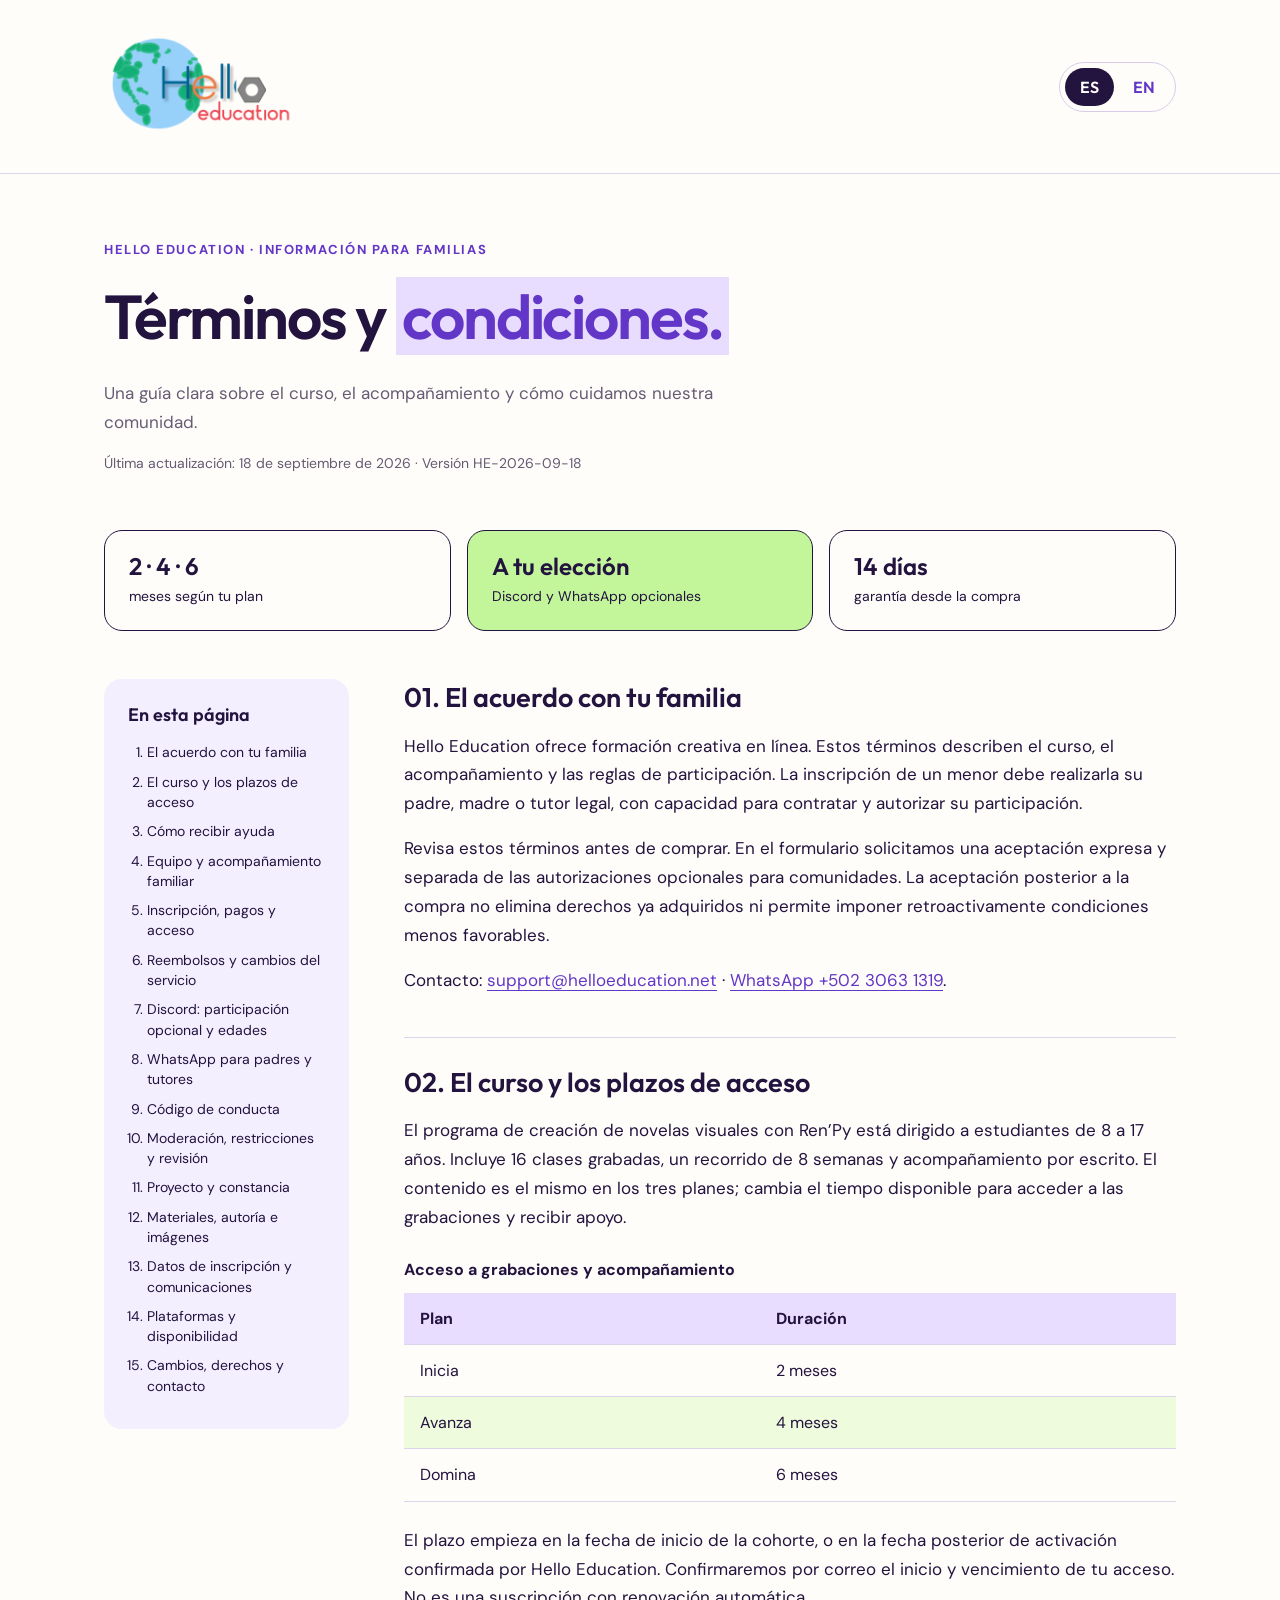
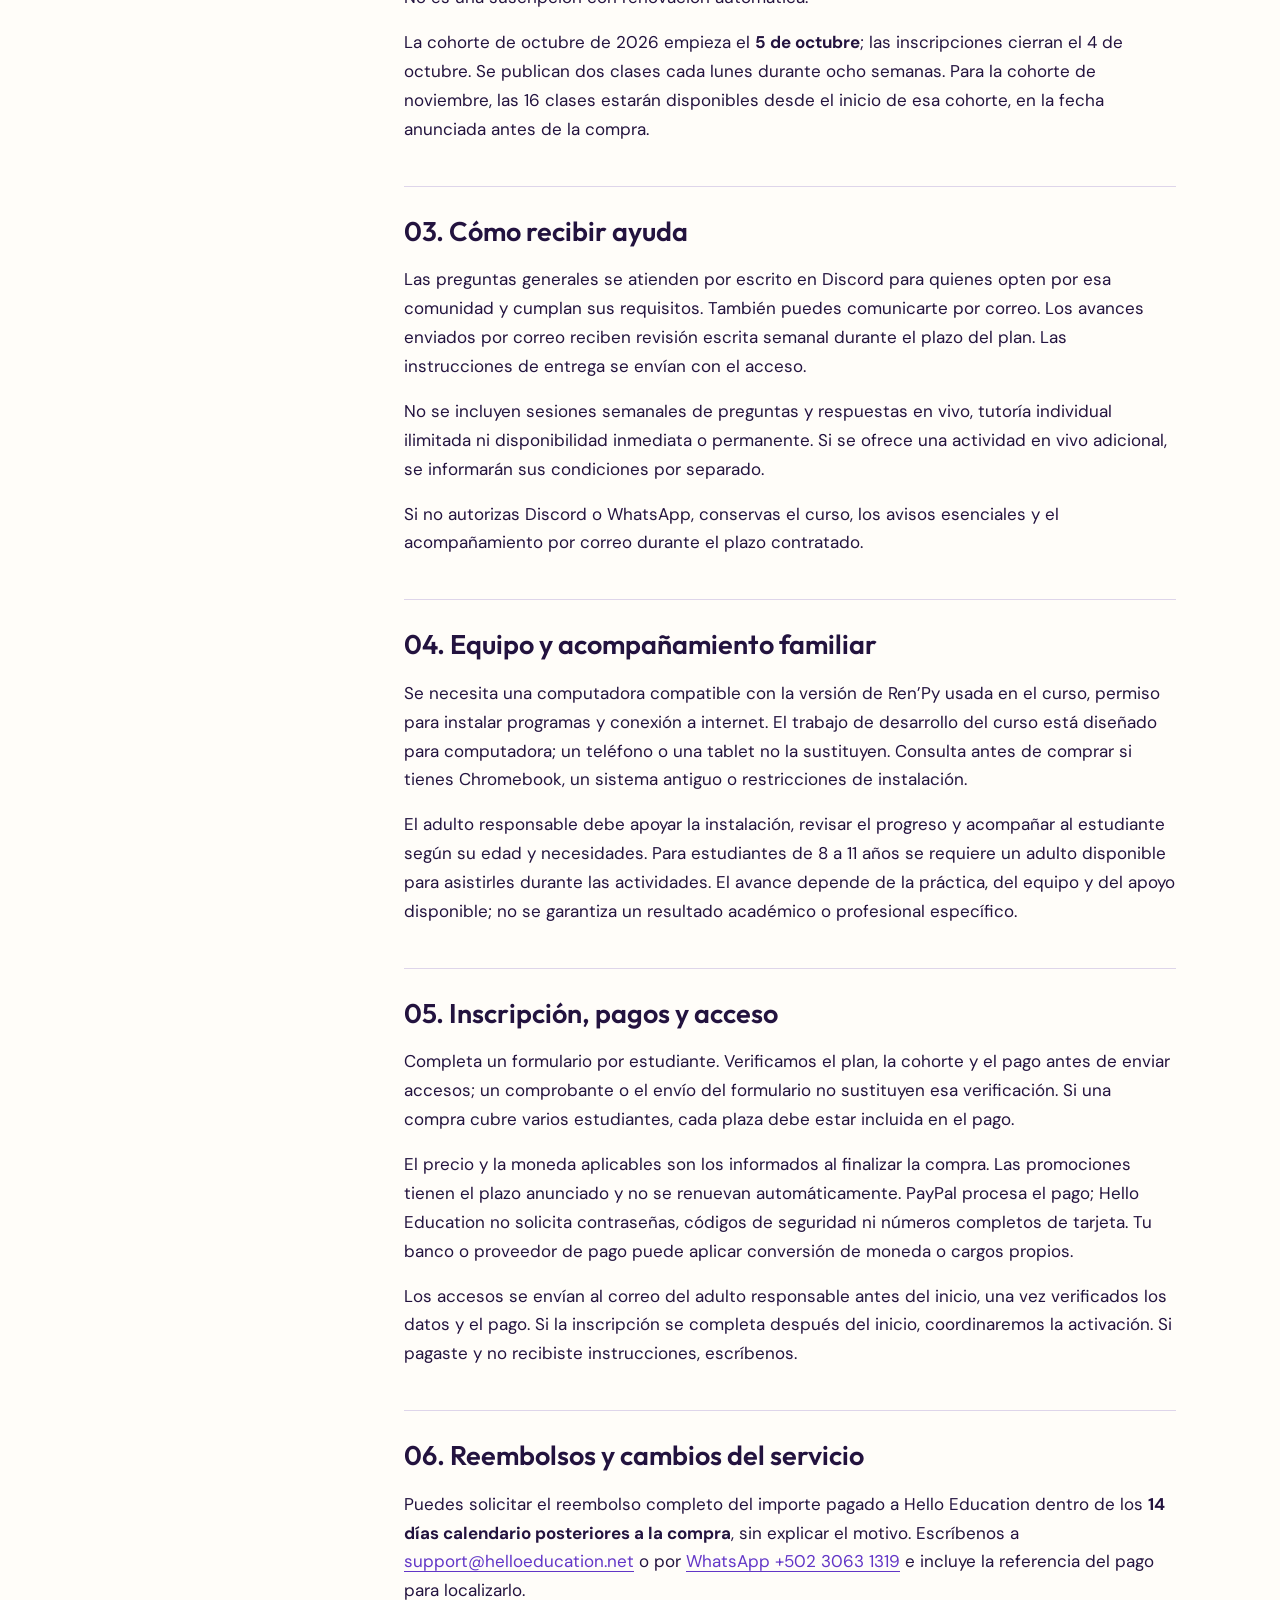
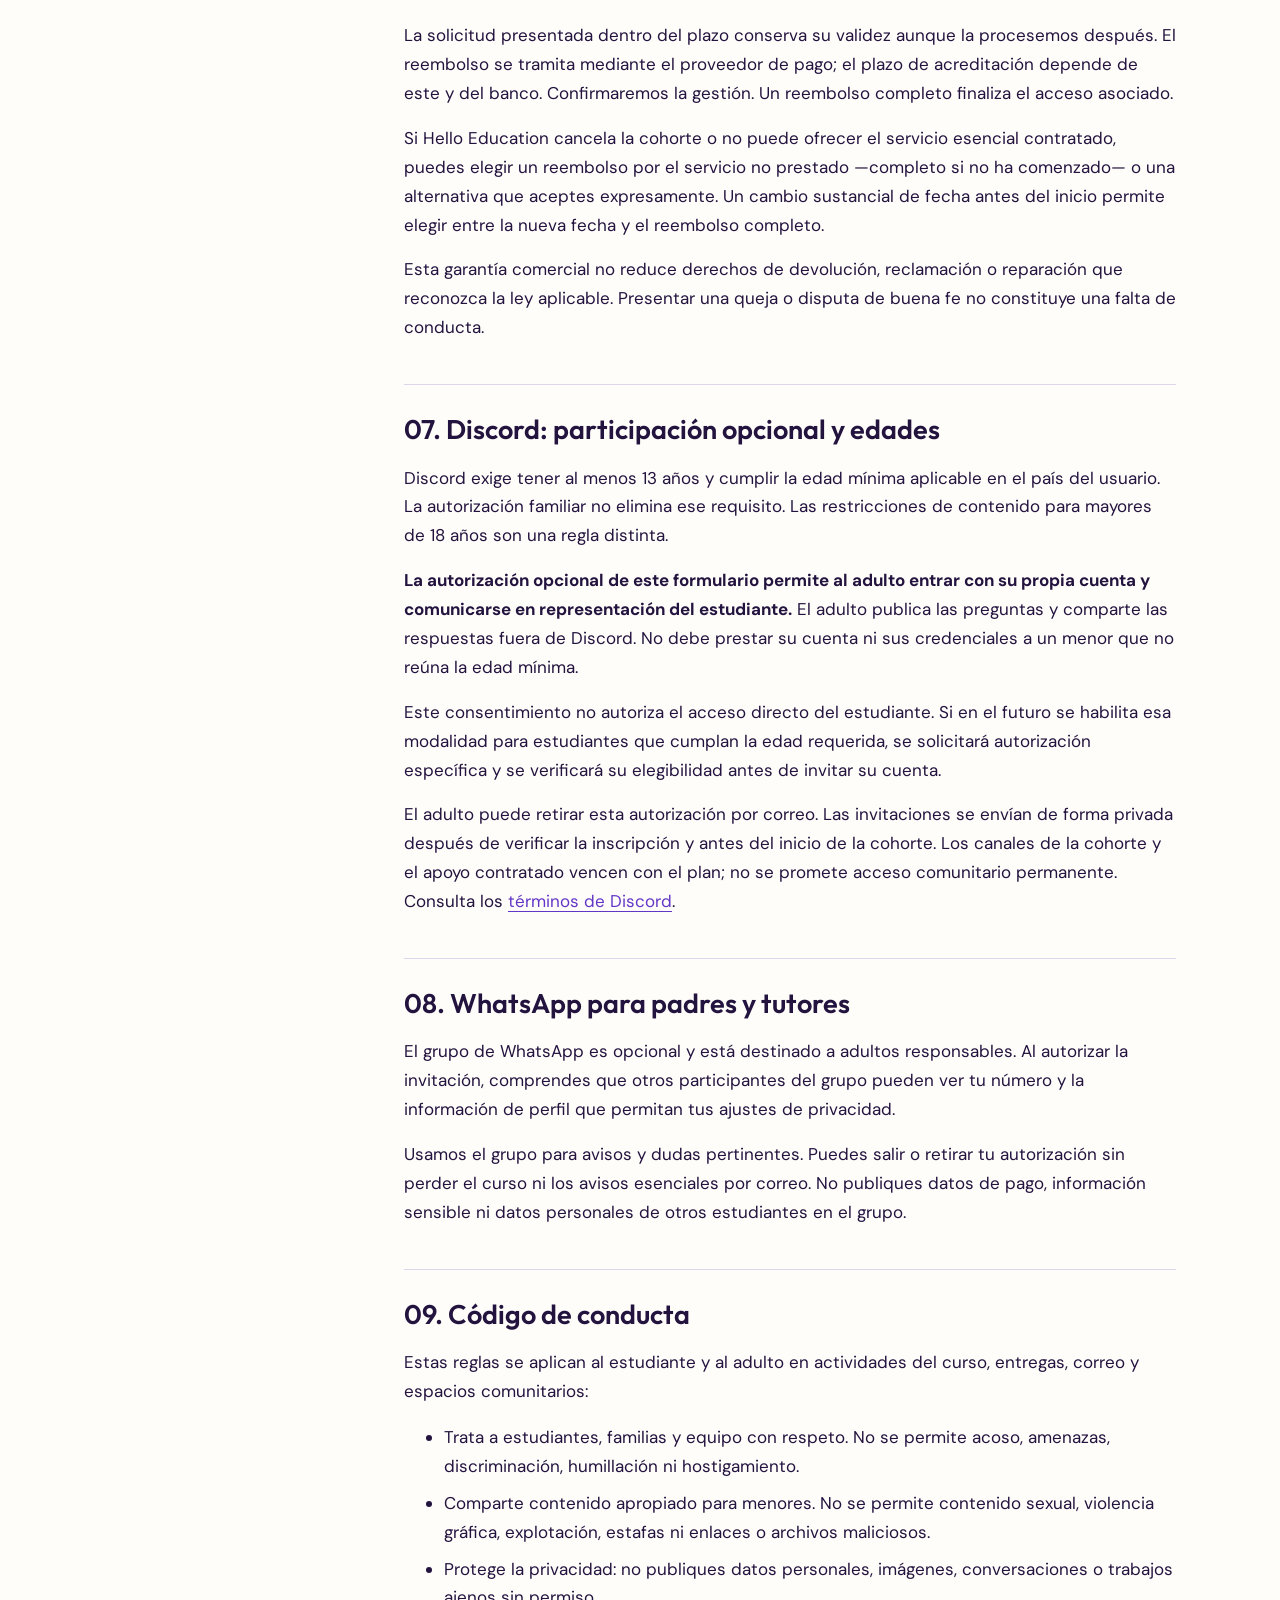
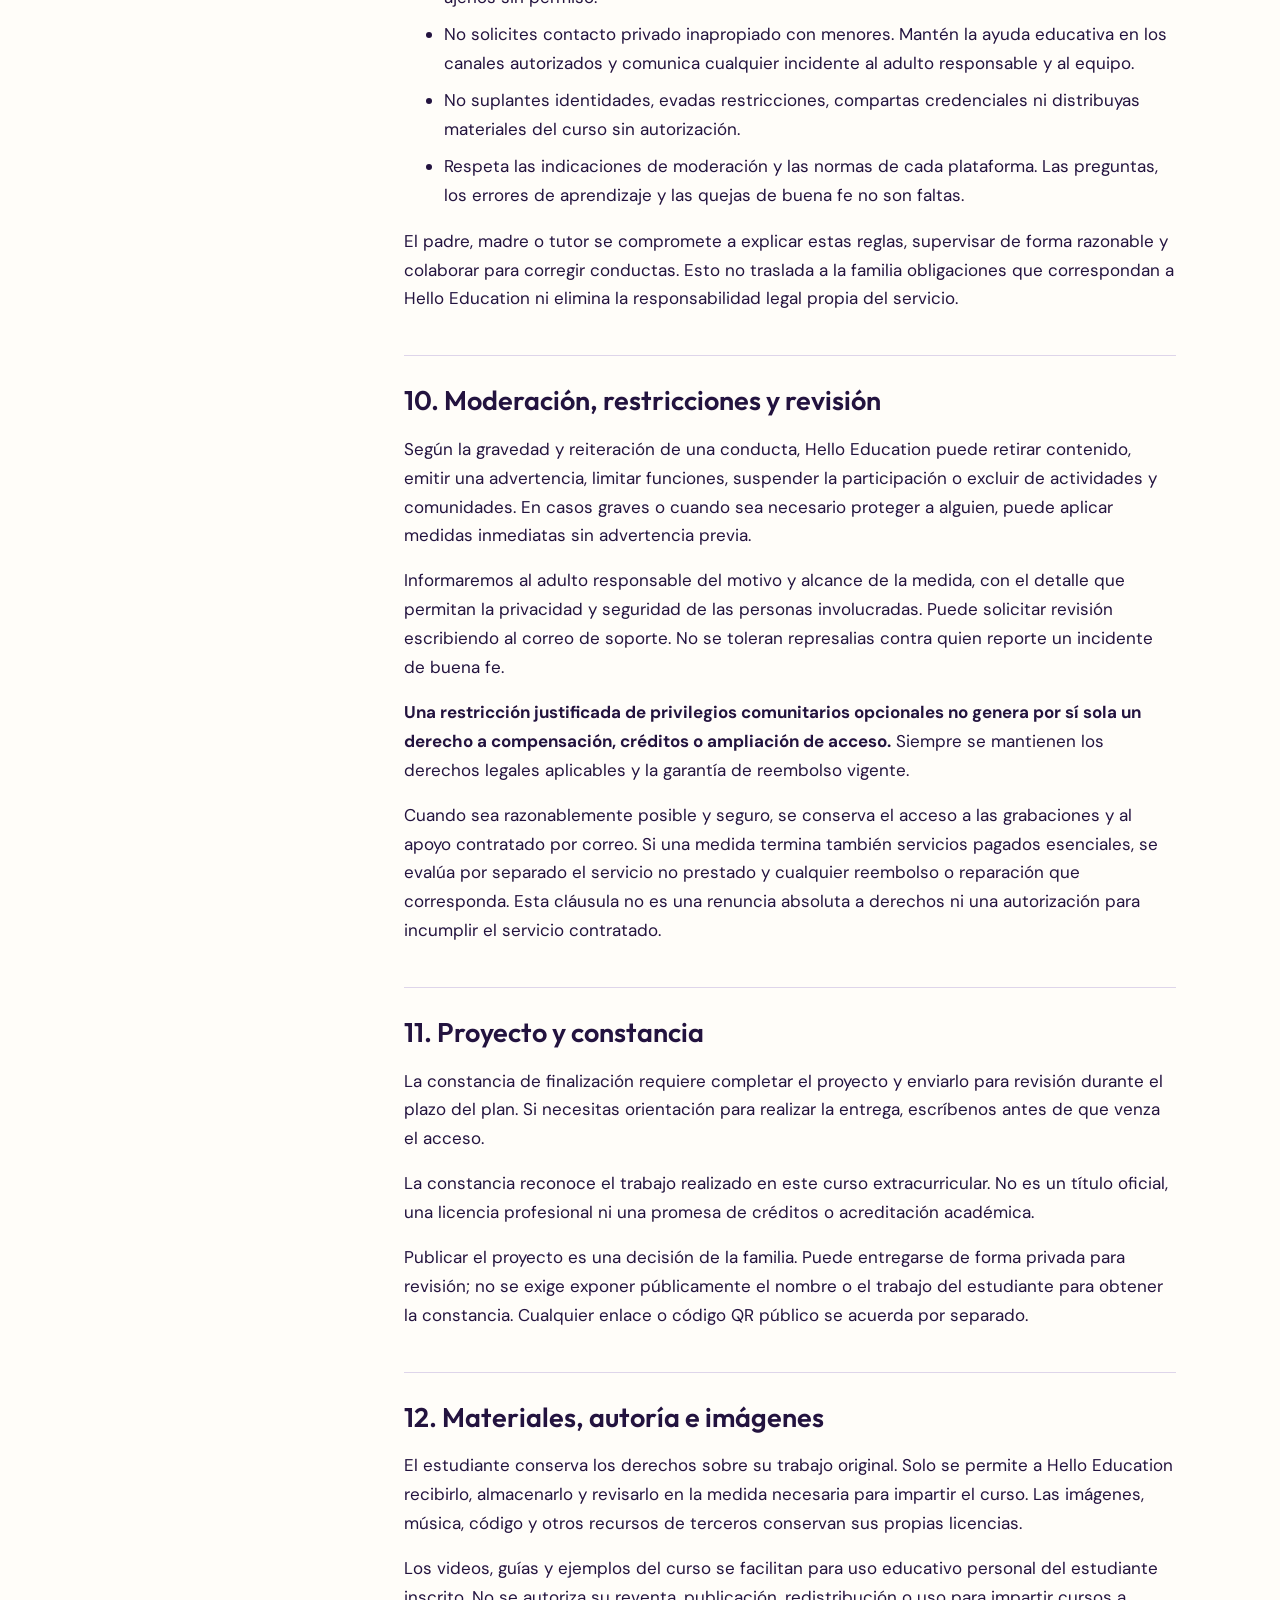
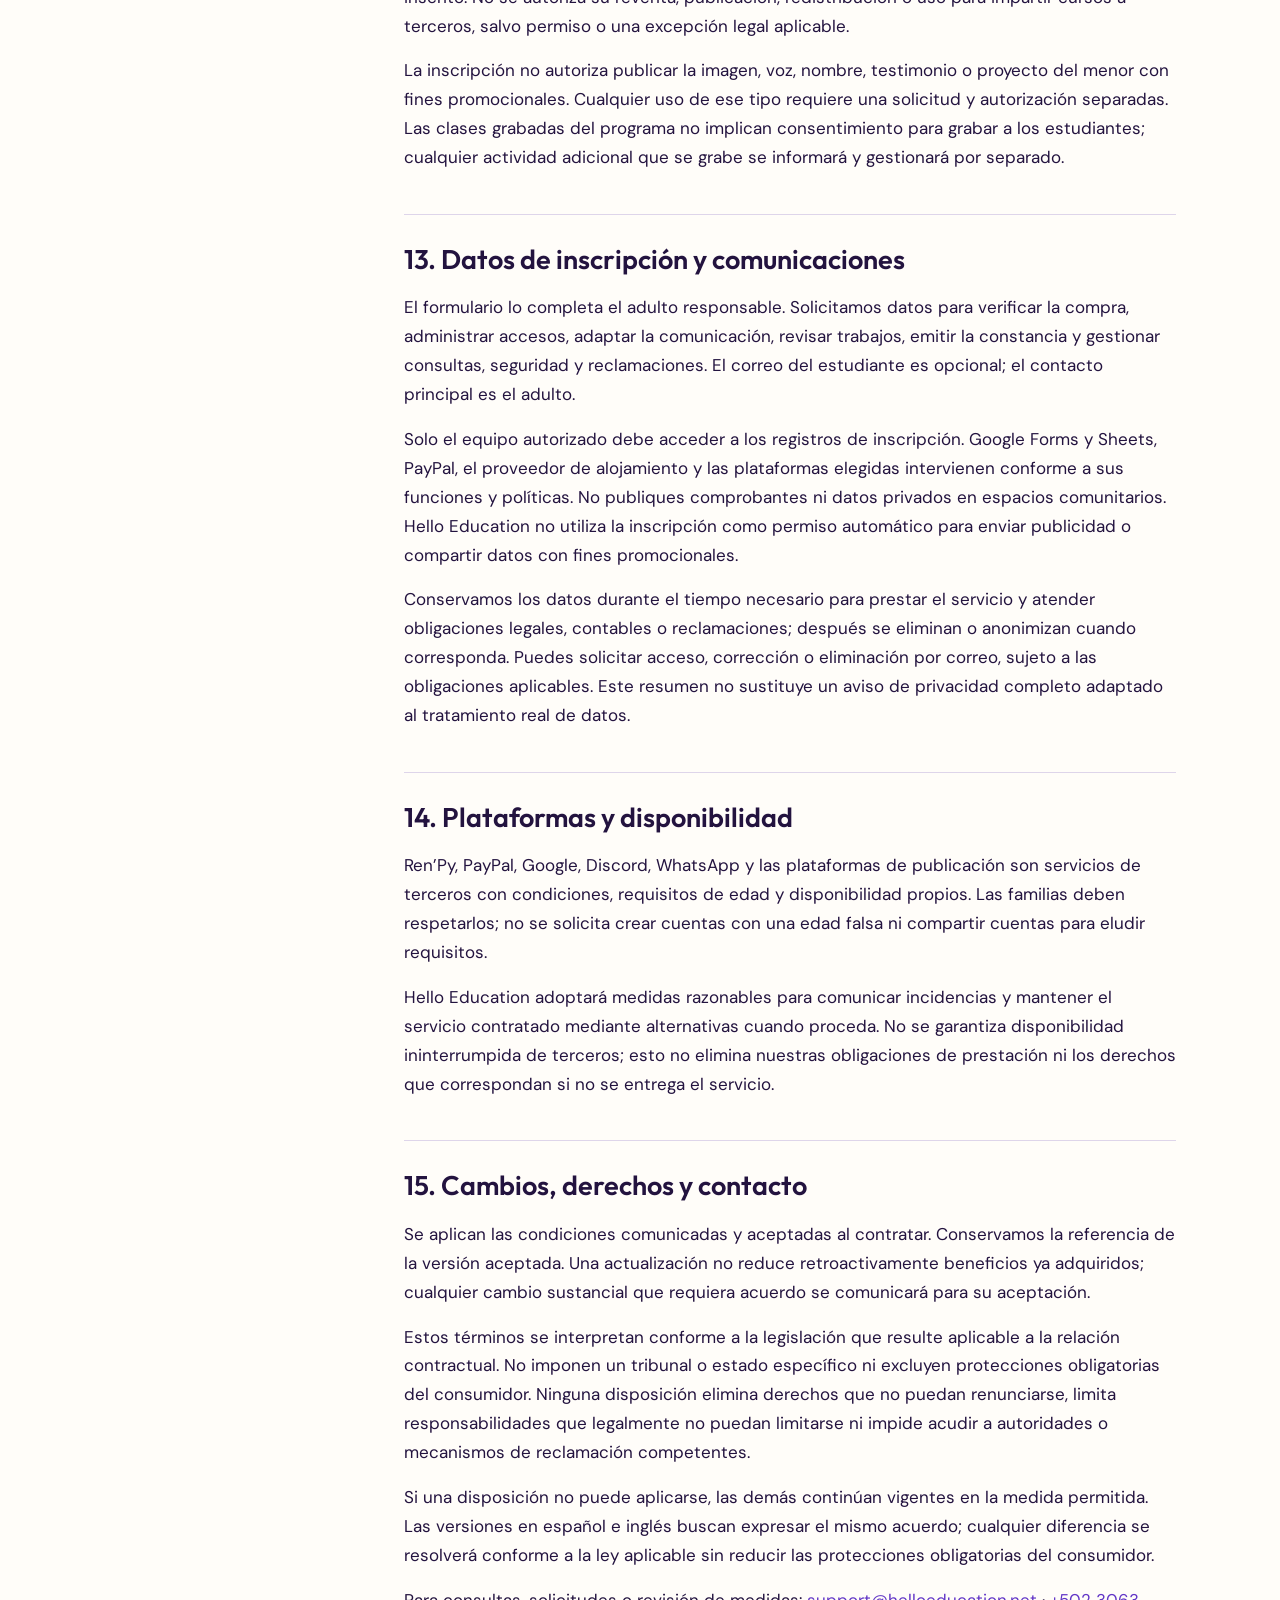
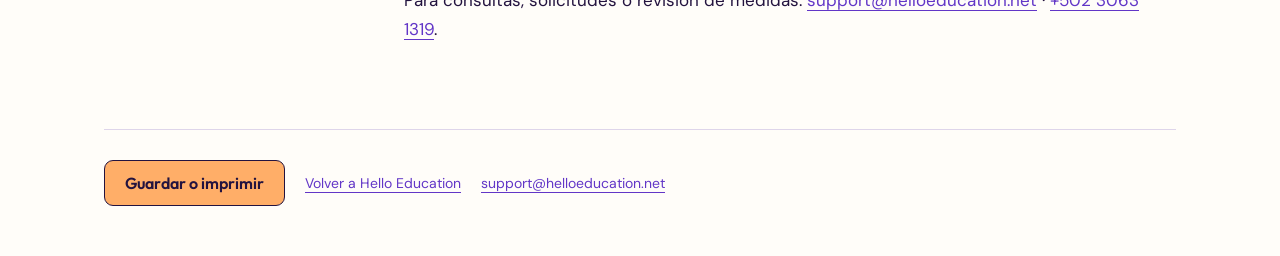
==== index.html @ c11031e5 "Add files via upload" ====
<!doctype html><html lang="es"><head><meta charset="utf-8"><meta name="viewport" content="width=device-width,initial-scale=1"><title>Términos y condiciones | Hello Education</title><meta name="description" content="Términos del curso y reglas de comunidad de Hello Education. Course terms and community rules."><meta name="theme-color" content="#6236c7"><link rel="icon" href="terms-assets/world.png"><link rel="stylesheet" href="terms-assets/terms.css"><script src="terms-assets/terms.js" defer></script></head><body><a class="skip" href="#content">Saltar al contenido / Skip to content</a><header><div class="bar"><a href="https://helloeducation.net" aria-label="Hello Education"><img class="logo" src="terms-assets/hello-logo.png" alt="Hello Education"></a><nav class="switch" aria-label="Idioma / Language"><a data-lang="es" href="?lang=es" aria-current="true">ES</a><a data-lang="en" href="?lang=en" aria-current="false">EN</a></nav></div></header><main class="wrap" id="content"><noscript><p>Sin JavaScript, ambas versiones aparecen a continuación. Without JavaScript, both versions appear below.</p></noscript><div data-document="es" lang="es"><div class="hero"><span class="eyebrow">Hello Education · Información para familias</span><h1>Términos y <mark>condiciones.</mark></h1><p class="intro">Una guía clara sobre el curso, el acompañamiento y cómo cuidamos nuestra comunidad.</p><p class="version">Última actualización: 18 de septiembre de 2026 · Versión HE-2026-09-18</p></div><div class="summary"><div><strong>2 · 4 · 6</strong><span>meses según tu plan</span></div><div><strong>A tu elección</strong><span>Discord y WhatsApp opcionales</span></div><div><strong>14 días</strong><span>garantía desde la compra</span></div></div><div class="layout"><nav class="toc" aria-label="Contenido"><h2>En esta página</h2><ol><li><a href="#es-1">El acuerdo con tu familia</a></li><li><a href="#es-2">El curso y los plazos de acceso</a></li><li><a href="#es-3">Cómo recibir ayuda</a></li><li><a href="#es-4">Equipo y acompañamiento familiar</a></li><li><a href="#es-5">Inscripción, pagos y acceso</a></li><li><a href="#es-6">Reembolsos y cambios del servicio</a></li><li><a href="#es-7">Discord: participación opcional y edades</a></li><li><a href="#es-8">WhatsApp para padres y tutores</a></li><li><a href="#es-9">Código de conducta</a></li><li><a href="#es-10">Moderación, restricciones y revisión</a></li><li><a href="#es-11">Proyecto y constancia</a></li><li><a href="#es-12">Materiales, autoría e imágenes</a></li><li><a href="#es-13">Datos de inscripción y comunicaciones</a></li><li><a href="#es-14">Plataformas y disponibilidad</a></li><li><a href="#es-15">Cambios, derechos y contacto</a></li></ol></nav><article><section id="es-1"><h2>01. El acuerdo con tu familia</h2><p>Hello Education ofrece formación creativa en línea. Estos términos describen el curso, el acompañamiento y las reglas de participación. La inscripción de un menor debe realizarla su padre, madre o tutor legal, con capacidad para contratar y autorizar su participación.</p><p>Revisa estos términos antes de comprar. En el formulario solicitamos una aceptación expresa y separada de las autorizaciones opcionales para comunidades. La aceptación posterior a la compra no elimina derechos ya adquiridos ni permite imponer retroactivamente condiciones menos favorables.</p><p>Contacto: <a href="mailto:support@helloeducation.net">support@helloeducation.net</a> · <a href="https://wa.me/50230631319">WhatsApp +502 3063 1319</a>.</p></section><section id="es-2"><h2>02. El curso y los plazos de acceso</h2><p>El programa de creación de novelas visuales con Ren’Py está dirigido a estudiantes de 8 a 17 años. Incluye 16 clases grabadas, un recorrido de 8 semanas y acompañamiento por escrito. El contenido es el mismo en los tres planes; cambia el tiempo disponible para acceder a las grabaciones y recibir apoyo.</p><table><caption>Acceso a grabaciones y acompañamiento</caption><thead><tr><th>Plan</th><th>Duración</th></tr></thead><tbody><tr><td>Inicia</td><td>2 meses</td></tr><tr><td>Avanza</td><td>4 meses</td></tr><tr><td>Domina</td><td>6 meses</td></tr></tbody></table><p>El plazo empieza en la fecha de inicio de la cohorte, o en la fecha posterior de activación confirmada por Hello Education. Confirmaremos por correo el inicio y vencimiento de tu acceso. No es una suscripción con renovación automática.</p><p>La cohorte de octubre de 2026 empieza el <strong>5 de octubre</strong>; las inscripciones cierran el 4 de octubre. Se publican dos clases cada lunes durante ocho semanas. Para la cohorte de noviembre, las 16 clases estarán disponibles desde el inicio de esa cohorte, en la fecha anunciada antes de la compra.</p></section><section id="es-3"><h2>03. Cómo recibir ayuda</h2><p>Las preguntas generales se atienden por escrito en Discord para quienes opten por esa comunidad y cumplan sus requisitos. También puedes comunicarte por correo. Los avances enviados por correo reciben revisión escrita semanal durante el plazo del plan. Las instrucciones de entrega se envían con el acceso.</p><p>No se incluyen sesiones semanales de preguntas y respuestas en vivo, tutoría individual ilimitada ni disponibilidad inmediata o permanente. Si se ofrece una actividad en vivo adicional, se informarán sus condiciones por separado.</p><p>Si no autorizas Discord o WhatsApp, conservas el curso, los avisos esenciales y el acompañamiento por correo durante el plazo contratado.</p></section><section id="es-4"><h2>04. Equipo y acompañamiento familiar</h2><p>Se necesita una computadora compatible con la versión de Ren’Py usada en el curso, permiso para instalar programas y conexión a internet. El trabajo de desarrollo del curso está diseñado para computadora; un teléfono o una tablet no la sustituyen. Consulta antes de comprar si tienes Chromebook, un sistema antiguo o restricciones de instalación.</p><p>El adulto responsable debe apoyar la instalación, revisar el progreso y acompañar al estudiante según su edad y necesidades. Para estudiantes de 8 a 11 años se requiere un adulto disponible para asistirles durante las actividades. El avance depende de la práctica, del equipo y del apoyo disponible; no se garantiza un resultado académico o profesional específico.</p></section><section id="es-5"><h2>05. Inscripción, pagos y acceso</h2><p>Completa un formulario por estudiante. Verificamos el plan, la cohorte y el pago antes de enviar accesos; un comprobante o el envío del formulario no sustituyen esa verificación. Si una compra cubre varios estudiantes, cada plaza debe estar incluida en el pago.</p><p>El precio y la moneda aplicables son los informados al finalizar la compra. Las promociones tienen el plazo anunciado y no se renuevan automáticamente. PayPal procesa el pago; Hello Education no solicita contraseñas, códigos de seguridad ni números completos de tarjeta. Tu banco o proveedor de pago puede aplicar conversión de moneda o cargos propios.</p><p>Los accesos se envían al correo del adulto responsable antes del inicio, una vez verificados los datos y el pago. Si la inscripción se completa después del inicio, coordinaremos la activación. Si pagaste y no recibiste instrucciones, escríbenos.</p></section><section id="es-6"><h2>06. Reembolsos y cambios del servicio</h2><p>Puedes solicitar el reembolso completo del importe pagado a Hello Education dentro de los <strong>14 días calendario posteriores a la compra</strong>, sin explicar el motivo. Escríbenos a <a href="mailto:support@helloeducation.net">support@helloeducation.net</a> o por <a href="https://wa.me/50230631319">WhatsApp +502 3063 1319</a> e incluye la referencia del pago para localizarlo.</p><p>La solicitud presentada dentro del plazo conserva su validez aunque la procesemos después. El reembolso se tramita mediante el proveedor de pago; el plazo de acreditación depende de este y del banco. Confirmaremos la gestión. Un reembolso completo finaliza el acceso asociado.</p><p>Si Hello Education cancela la cohorte o no puede ofrecer el servicio esencial contratado, puedes elegir un reembolso por el servicio no prestado —completo si no ha comenzado— o una alternativa que aceptes expresamente. Un cambio sustancial de fecha antes del inicio permite elegir entre la nueva fecha y el reembolso completo.</p><p>Esta garantía comercial no reduce derechos de devolución, reclamación o reparación que reconozca la ley aplicable. Presentar una queja o disputa de buena fe no constituye una falta de conducta.</p></section><section id="es-7"><h2>07. Discord: participación opcional y edades</h2><p>Discord exige tener al menos 13 años y cumplir la edad mínima aplicable en el país del usuario. La autorización familiar no elimina ese requisito. Las restricciones de contenido para mayores de 18 años son una regla distinta.</p><p><strong>La autorización opcional de este formulario permite al adulto entrar con su propia cuenta y comunicarse en representación del estudiante.</strong> El adulto publica las preguntas y comparte las respuestas fuera de Discord. No debe prestar su cuenta ni sus credenciales a un menor que no reúna la edad mínima.</p><p>Este consentimiento no autoriza el acceso directo del estudiante. Si en el futuro se habilita esa modalidad para estudiantes que cumplan la edad requerida, se solicitará autorización específica y se verificará su elegibilidad antes de invitar su cuenta.</p><p>El adulto puede retirar esta autorización por correo. Las invitaciones se envían de forma privada después de verificar la inscripción y antes del inicio de la cohorte. Los canales de la cohorte y el apoyo contratado vencen con el plan; no se promete acceso comunitario permanente. Consulta los <a href="https://discord.com/terms" target="_blank" rel="noopener noreferrer">términos de Discord</a>.</p></section><section id="es-8"><h2>08. WhatsApp para padres y tutores</h2><p>El grupo de WhatsApp es opcional y está destinado a adultos responsables. Al autorizar la invitación, comprendes que otros participantes del grupo pueden ver tu número y la información de perfil que permitan tus ajustes de privacidad.</p><p>Usamos el grupo para avisos y dudas pertinentes. Puedes salir o retirar tu autorización sin perder el curso ni los avisos esenciales por correo. No publiques datos de pago, información sensible ni datos personales de otros estudiantes en el grupo.</p></section><section id="es-9"><h2>09. Código de conducta</h2><p>Estas reglas se aplican al estudiante y al adulto en actividades del curso, entregas, correo y espacios comunitarios:</p><ul><li>Trata a estudiantes, familias y equipo con respeto. No se permite acoso, amenazas, discriminación, humillación ni hostigamiento.</li><li>Comparte contenido apropiado para menores. No se permite contenido sexual, violencia gráfica, explotación, estafas ni enlaces o archivos maliciosos.</li><li>Protege la privacidad: no publiques datos personales, imágenes, conversaciones o trabajos ajenos sin permiso.</li><li>No solicites contacto privado inapropiado con menores. Mantén la ayuda educativa en los canales autorizados y comunica cualquier incidente al adulto responsable y al equipo.</li><li>No suplantes identidades, evadas restricciones, compartas credenciales ni distribuyas materiales del curso sin autorización.</li><li>Respeta las indicaciones de moderación y las normas de cada plataforma. Las preguntas, los errores de aprendizaje y las quejas de buena fe no son faltas.</li></ul><p>El padre, madre o tutor se compromete a explicar estas reglas, supervisar de forma razonable y colaborar para corregir conductas. Esto no traslada a la familia obligaciones que correspondan a Hello Education ni elimina la responsabilidad legal propia del servicio.</p></section><section id="es-10"><h2>10. Moderación, restricciones y revisión</h2><p>Según la gravedad y reiteración de una conducta, Hello Education puede retirar contenido, emitir una advertencia, limitar funciones, suspender la participación o excluir de actividades y comunidades. En casos graves o cuando sea necesario proteger a alguien, puede aplicar medidas inmediatas sin advertencia previa.</p><p>Informaremos al adulto responsable del motivo y alcance de la medida, con el detalle que permitan la privacidad y seguridad de las personas involucradas. Puede solicitar revisión escribiendo al correo de soporte. No se toleran represalias contra quien reporte un incidente de buena fe.</p><p><strong>Una restricción justificada de privilegios comunitarios opcionales no genera por sí sola un derecho a compensación, créditos o ampliación de acceso.</strong> Siempre se mantienen los derechos legales aplicables y la garantía de reembolso vigente.</p><p>Cuando sea razonablemente posible y seguro, se conserva el acceso a las grabaciones y al apoyo contratado por correo. Si una medida termina también servicios pagados esenciales, se evalúa por separado el servicio no prestado y cualquier reembolso o reparación que corresponda. Esta cláusula no es una renuncia absoluta a derechos ni una autorización para incumplir el servicio contratado.</p></section><section id="es-11"><h2>11. Proyecto y constancia</h2><p>La constancia de finalización requiere completar el proyecto y enviarlo para revisión durante el plazo del plan. Si necesitas orientación para realizar la entrega, escríbenos antes de que venza el acceso.</p><p>La constancia reconoce el trabajo realizado en este curso extracurricular. No es un título oficial, una licencia profesional ni una promesa de créditos o acreditación académica.</p><p>Publicar el proyecto es una decisión de la familia. Puede entregarse de forma privada para revisión; no se exige exponer públicamente el nombre o el trabajo del estudiante para obtener la constancia. Cualquier enlace o código QR público se acuerda por separado.</p></section><section id="es-12"><h2>12. Materiales, autoría e imágenes</h2><p>El estudiante conserva los derechos sobre su trabajo original. Solo se permite a Hello Education recibirlo, almacenarlo y revisarlo en la medida necesaria para impartir el curso. Las imágenes, música, código y otros recursos de terceros conservan sus propias licencias.</p><p>Los videos, guías y ejemplos del curso se facilitan para uso educativo personal del estudiante inscrito. No se autoriza su reventa, publicación, redistribución o uso para impartir cursos a terceros, salvo permiso o una excepción legal aplicable.</p><p>La inscripción no autoriza publicar la imagen, voz, nombre, testimonio o proyecto del menor con fines promocionales. Cualquier uso de ese tipo requiere una solicitud y autorización separadas. Las clases grabadas del programa no implican consentimiento para grabar a los estudiantes; cualquier actividad adicional que se grabe se informará y gestionará por separado.</p></section><section id="es-13"><h2>13. Datos de inscripción y comunicaciones</h2><p>El formulario lo completa el adulto responsable. Solicitamos datos para verificar la compra, administrar accesos, adaptar la comunicación, revisar trabajos, emitir la constancia y gestionar consultas, seguridad y reclamaciones. El correo del estudiante es opcional; el contacto principal es el adulto.</p><p>Solo el equipo autorizado debe acceder a los registros de inscripción. Google Forms y Sheets, PayPal, el proveedor de alojamiento y las plataformas elegidas intervienen conforme a sus funciones y políticas. No publiques comprobantes ni datos privados en espacios comunitarios. Hello Education no utiliza la inscripción como permiso automático para enviar publicidad o compartir datos con fines promocionales.</p><p>Conservamos los datos durante el tiempo necesario para prestar el servicio y atender obligaciones legales, contables o reclamaciones; después se eliminan o anonimizan cuando corresponda. Puedes solicitar acceso, corrección o eliminación por correo, sujeto a las obligaciones aplicables. Este resumen no sustituye un aviso de privacidad completo adaptado al tratamiento real de datos.</p></section><section id="es-14"><h2>14. Plataformas y disponibilidad</h2><p>Ren’Py, PayPal, Google, Discord, WhatsApp y las plataformas de publicación son servicios de terceros con condiciones, requisitos de edad y disponibilidad propios. Las familias deben respetarlos; no se solicita crear cuentas con una edad falsa ni compartir cuentas para eludir requisitos.</p><p>Hello Education adoptará medidas razonables para comunicar incidencias y mantener el servicio contratado mediante alternativas cuando proceda. No se garantiza disponibilidad ininterrumpida de terceros; esto no elimina nuestras obligaciones de prestación ni los derechos que correspondan si no se entrega el servicio.</p></section><section id="es-15"><h2>15. Cambios, derechos y contacto</h2><p>Se aplican las condiciones comunicadas y aceptadas al contratar. Conservamos la referencia de la versión aceptada. Una actualización no reduce retroactivamente beneficios ya adquiridos; cualquier cambio sustancial que requiera acuerdo se comunicará para su aceptación.</p><p>Estos términos se interpretan conforme a la legislación que resulte aplicable a la relación contractual. No imponen un tribunal o estado específico ni excluyen protecciones obligatorias del consumidor. Ninguna disposición elimina derechos que no puedan renunciarse, limita responsabilidades que legalmente no puedan limitarse ni impide acudir a autoridades o mecanismos de reclamación competentes.</p><p>Si una disposición no puede aplicarse, las demás continúan vigentes en la medida permitida. Las versiones en español e inglés buscan expresar el mismo acuerdo; cualquier diferencia se resolverá conforme a la ley aplicable sin reducir las protecciones obligatorias del consumidor.</p><p>Para consultas, solicitudes o revisión de medidas: <a href="mailto:support@helloeducation.net">support@helloeducation.net</a> · <a href="https://wa.me/50230631319">+502 3063 1319</a>.</p></section></article></div><footer><div class="actions"><button class="print" type="button" data-print>Guardar o imprimir</button><a href="https://helloeducation.net">Volver a Hello Education</a><a href="mailto:support@helloeducation.net">support@helloeducation.net</a></div></footer></div><div data-document="en" lang="en"><div class="hero"><span class="eyebrow">Hello Education · Information for families</span><h1>Terms &amp; <mark>conditions.</mark></h1><p class="intro">Clear information about the course, support and how we care for our community.</p><p class="version">Last updated: September 18, 2026 · Version HE-2026-09-18</p></div><div class="summary"><div><strong>2 · 4 · 6</strong><span>months depending on your plan</span></div><div><strong>Your choice</strong><span>Optional Discord and WhatsApp</span></div><div><strong>14 days</strong><span>refund guarantee from purchase</span></div></div><div class="layout"><nav class="toc" aria-label="Contents"><h2>On this page</h2><ol><li><a href="#en-1">Our agreement with your family</a></li><li><a href="#en-2">The course and access periods</a></li><li><a href="#en-3">How support works</a></li><li><a href="#en-4">Equipment and family support</a></li><li><a href="#en-5">Enrollment, payment and access</a></li><li><a href="#en-6">Refunds and service changes</a></li><li><a href="#en-7">Discord: optional participation and age</a></li><li><a href="#en-8">WhatsApp for parents and guardians</a></li><li><a href="#en-9">Code of conduct</a></li><li><a href="#en-10">Moderation, restrictions and review</a></li><li><a href="#en-11">Project and certificate</a></li><li><a href="#en-12">Materials, ownership and images</a></li><li><a href="#en-13">Enrollment data and communications</a></li><li><a href="#en-14">Platforms and availability</a></li><li><a href="#en-15">Updates, rights and contact</a></li></ol></nav><article><section id="en-1"><h2>01. Our agreement with your family</h2><p>Hello Education provides online creative education. These terms explain the course, support and participation rules. A minor must be enrolled by a parent or legal guardian with authority to enter into the agreement and authorize participation.</p><p>Read these terms before purchasing. The enrollment form asks for explicit acceptance separately from optional community permissions. Acceptance after payment does not remove existing rights or allow less favorable conditions to be imposed retroactively.</p><p>Contact: <a href="mailto:support@helloeducation.net">support@helloeducation.net</a> · <a href="https://wa.me/50230631319">WhatsApp +502 3063 1319</a>.</p></section><section id="en-2"><h2>02. The course and access periods</h2><p>The Ren’Py visual novel program is for students ages 8–17. It includes 16 recorded lessons, an eight-week learning path and written support. All three plans contain the same course; the time available to use recordings and receive support differs.</p><table><caption>Recording access and support</caption><thead><tr><th>Plan</th><th>Duration</th></tr></thead><tbody><tr><td>Inicia</td><td>2 months</td></tr><tr><td>Avanza</td><td>4 months</td></tr><tr><td>Domina</td><td>6 months</td></tr></tbody></table><p>The access period begins on the cohort start date, or a later activation date confirmed by Hello Education. We will confirm your access start and expiry by email. This is not an automatically renewing subscription.</p><p>The October 2026 cohort starts on <strong>October 5</strong>; enrollment closes October 4. Two lessons are released each Monday for eight weeks. For the November cohort, all 16 lessons will be available from that cohort’s start, on the date advertised before purchase.</p></section><section id="en-3"><h2>03. How support works</h2><p>General questions are answered in writing on Discord for those who choose that community and meet its requirements. You may also contact us by email. Progress submitted by email receives weekly written review during your plan’s access period. Submission instructions accompany course access.</p><p>Weekly live Q&amp;A sessions, unlimited individual tutoring and immediate or around-the-clock availability are not included. Any additional live activity will have separately communicated conditions.</p><p>If you decline Discord or WhatsApp, you retain the course, essential updates and email support throughout the purchased access period.</p></section><section id="en-4"><h2>04. Equipment and family support</h2><p>The student needs a computer compatible with the Ren’Py version used in the course, permission to install software and an internet connection. Course development activities are designed for a computer; a phone or tablet is not a substitute. Contact us before purchasing if you use a Chromebook, older operating system or restricted device.</p><p>The responsible adult must assist with setup, review progress and provide support appropriate to the student’s age and needs. Students ages 8–11 need an adult available to help during activities. Progress depends on practice, equipment and available support; no specific academic or professional outcome is guaranteed.</p></section><section id="en-5"><h2>05. Enrollment, payment and access</h2><p>Submit one form per student. We verify the plan, cohort and payment before issuing access; a receipt or form submission does not replace verification. If one purchase covers multiple students, the payment must include each seat.</p><p>The applicable price and currency are those disclosed at checkout. Promotions expire as advertised and do not renew automatically. PayPal processes payment; Hello Education does not request passwords, security codes or full card numbers. Your bank or payment provider may apply currency conversion or its own charges.</p><p>Access instructions are emailed to the responsible adult before the start, once details and payment have been verified. If enrollment is completed after the start, we will coordinate activation. Contact us if you paid but have not received instructions.</p></section><section id="en-6"><h2>06. Refunds and service changes</h2><p>You may request a full refund of the amount paid to Hello Education within <strong>14 calendar days after purchase</strong>, without giving a reason. Contact <a href="mailto:support@helloeducation.net">support@helloeducation.net</a> or <a href="https://wa.me/50230631319">WhatsApp +502 3063 1319</a>, including your payment reference so we can locate it.</p><p>A request submitted within the deadline remains valid if processed later. Refunds are processed through the payment provider; the time to receive funds depends on that provider and your bank. We will confirm processing. A full refund ends the associated access.</p><p>If Hello Education cancels a cohort or cannot deliver the essential purchased service, you may choose a refund for the undelivered service—full if it has not started—or an alternative you explicitly accept. A substantial start-date change before the course begins lets you choose the new date or a full refund.</p><p>This commercial guarantee does not reduce refund, complaint or remedy rights under applicable law. Making a good-faith complaint or payment dispute is not misconduct.</p></section><section id="en-7"><h2>07. Discord: optional participation and age</h2><p>Discord requires users to be at least 13 and meet their country’s applicable minimum age. Parental permission does not remove that requirement. Restrictions on content for adults aged 18 and over are a separate rule.</p><p><strong>The optional permission in this form allows the adult to join using their own account and communicate on the student’s behalf.</strong> The adult posts questions and shares the answers outside Discord. They must not lend their account or credentials to a child who does not meet the minimum age.</p><p>This consent does not authorize direct student access. If that option is offered in the future to age-eligible students, specific permission and eligibility verification will be required before inviting their account.</p><p>The adult may withdraw this permission by email. Invitations are sent privately after enrollment verification and before the cohort begins. Cohort channels and purchased support expire with the plan; permanent community access is not promised. See <a href="https://discord.com/terms" target="_blank" rel="noopener noreferrer">Discord’s terms</a>.</p></section><section id="en-8"><h2>08. WhatsApp for parents and guardians</h2><p>The WhatsApp group is optional and intended for responsible adults. By requesting an invitation, you understand that other group participants may see your phone number and profile information permitted by your privacy settings.</p><p>The group is for relevant updates and questions. You may leave or withdraw permission without losing the course or essential email updates. Do not post payment details, sensitive information or other students’ personal information in the group.</p></section><section id="en-9"><h2>09. Code of conduct</h2><p>These rules apply to students and adults in course activities, submissions, email and community spaces:</p><ul><li>Treat students, families and staff respectfully. Harassment, threats, discrimination, humiliation and bullying are prohibited.</li><li>Share content suitable for minors. Sexual content, graphic violence, exploitation, scams and malicious links or files are prohibited.</li><li>Protect privacy: do not share another person’s personal information, images, conversations or work without permission.</li><li>Do not seek inappropriate private contact with minors. Keep educational support in authorized channels and report incidents to the responsible adult and staff.</li><li>Do not impersonate others, evade restrictions, share credentials or distribute course materials without authorization.</li><li>Follow moderation instructions and platform rules. Questions, learning mistakes and good-faith complaints are not misconduct.</li></ul><p>The parent or guardian agrees to explain these rules, provide reasonable supervision and help address behavior concerns. This does not transfer Hello Education’s own duties to the family or remove the service’s own legal responsibility.</p></section><section id="en-10"><h2>10. Moderation, restrictions and review</h2><p>Depending on severity and repeated behavior, Hello Education may remove content, warn, restrict features, suspend participation or exclude someone from activities and communities. Serious incidents or protecting someone’s safety may require immediate action without a prior warning.</p><p>We will tell the responsible adult the reason and scope of the measure, with detail limited where needed to protect the privacy and safety of those involved. They may request review by emailing support. Retaliation against a person who reports a concern in good faith is prohibited.</p><p><strong>A justified restriction of optional community privileges does not by itself create an entitlement to compensation, credits or extended access.</strong> Applicable legal rights and the current refund guarantee remain in effect.</p><p>Where reasonably possible and safe, recordings and purchased email support remain available. If a measure also ends essential paid services, undelivered services and any applicable refund or remedy are assessed separately. This clause is not a blanket waiver of rights or permission to withhold the contracted service.</p></section><section id="en-11"><h2>11. Project and certificate</h2><p>A completion certificate requires completing and submitting the project for review during the plan’s access period. Contact us before access expires if you need submission guidance.</p><p>The certificate recognizes work completed in this extracurricular course. It is not an official qualification, professional license or promise of academic credit or accreditation.</p><p>Publicly publishing the project is the family’s choice. A private submission may be reviewed; publicly exposing the student’s name or work is not required to receive the certificate. Any public link or QR code is agreed separately.</p></section><section id="en-12"><h2>12. Materials, ownership and images</h2><p>The student retains rights to their original work. Hello Education is permitted to receive, store and review it only as needed to deliver the course. Third-party images, music, code and other resources remain subject to their own licenses.</p><p>Course videos, guides and examples are provided for the enrolled student’s personal educational use. Resale, publication, redistribution or use to teach third parties is not authorized, except with permission or under an applicable legal exception.</p><p>Enrollment does not authorize promotional use of a minor’s image, voice, name, testimonial or project. Such use requires a separate request and permission. Recorded course lessons do not imply consent to record students; any additional recorded activity will be separately explained and addressed.</p></section><section id="en-13"><h2>13. Enrollment data and communications</h2><p>The responsible adult completes the form. We request information to verify payment, administer access, adapt communications, review work, issue the certificate and handle support, safety and complaints. The student’s email is optional; the adult is the primary contact.</p><p>Only authorized staff should access enrollment records. Google Forms and Sheets, PayPal, the hosting provider and chosen platforms are involved according to their roles and policies. Do not post receipts or private information in community spaces. Hello Education does not treat enrollment as automatic permission for advertising or promotional data sharing.</p><p>Data is retained as needed to deliver the service and meet legal, accounting or dispute-related obligations, then deleted or anonymized as appropriate. You may request access, correction or deletion by email, subject to applicable obligations. This summary does not replace a complete privacy notice reflecting actual data practices.</p></section><section id="en-14"><h2>14. Platforms and availability</h2><p>Ren’Py, PayPal, Google, Discord, WhatsApp and publishing platforms are third-party services with their own terms, age requirements and availability. Families must comply; we do not ask anyone to enter a false age or share accounts to bypass requirements.</p><p>Hello Education will take reasonable steps to communicate incidents and maintain the contracted service through alternatives where appropriate. Uninterrupted third-party availability is not guaranteed; this does not remove our delivery obligations or rights arising if the service is not provided.</p></section><section id="en-15"><h2>15. Updates, rights and contact</h2><p>The terms disclosed and accepted when purchasing apply. We retain a reference to the accepted version. Updates do not retroactively reduce acquired benefits; substantial changes requiring agreement will be communicated for acceptance.</p><p>These terms are interpreted under the law applicable to the contractual relationship. They do not impose a particular state or exclusive court or exclude mandatory consumer protections. No provision removes nonwaivable rights, limits liability that cannot legally be limited or prevents access to competent authorities or complaint mechanisms.</p><p>If a provision cannot be applied, the others remain effective to the extent permitted. Spanish and English versions aim to express the same agreement; any difference will be resolved under applicable law without reducing mandatory consumer protections.</p><p>For questions, requests or review of moderation measures: <a href="mailto:support@helloeducation.net">support@helloeducation.net</a> · <a href="https://wa.me/50230631319">+502 3063 1319</a>.</p></section></article></div><footer><div class="actions"><button class="print" type="button" data-print>Save or print</button><a href="https://helloeducation.net">Back to Hello Education</a><a href="mailto:support@helloeducation.net">support@helloeducation.net</a></div></footer></div></main></body></html>
---- terms-assets/terms.css ----
@font-face{font-family:Outfit;src:url('Outfit-600.ttf') format('truetype');font-weight:600;font-display:swap}@font-face{font-family:DM;src:url('DMSans-400.ttf') format('truetype');font-weight:400;font-display:swap}@font-face{font-family:DM;src:url('DMSans-700.ttf') format('truetype');font-weight:700;font-display:swap}:root{--paper:#fffdf9;--ink:#23133f;--purple:#6236c7;--mint:#c3f59b;--orange:#ffae68;--highlight:#e9ddff;--muted:#655b74}*{box-sizing:border-box}html{scroll-behavior:smooth;scroll-padding-top:120px}body{margin:0;background:var(--paper);color:var(--ink);font:17px/1.7 DM,Arial,sans-serif}a{color:var(--purple);text-underline-offset:4px}a:focus-visible,button:focus-visible{outline:3px solid var(--purple);outline-offset:5px}header{border-bottom:1px solid #ded5ea;background:var(--paper)}.bar{max-width:1120px;margin:auto;display:flex;justify-content:space-between;align-items:center;padding:28px 24px;gap:24px}.logo{width:200px;height:auto;display:block}.switch{display:flex;gap:4px;border:1px solid #d9cce9;border-radius:50px;padding:5px}.switch a{font:600 16px Outfit,sans-serif;padding:9px 15px;border-radius:40px;text-decoration:none}.switch a[aria-current=true]{background:var(--ink);color:white}.wrap{max-width:1120px;margin:auto;padding:0 24px}.hero{padding:60px 0 38px;max-width:850px}.eyebrow{font-size:13px;font-weight:700;letter-spacing:.12em;text-transform:uppercase;color:var(--purple)}h1,h2,h3{font-family:Outfit,sans-serif;font-weight:600;line-height:1.35}h1{font-size:clamp(36px,6vw,62px);letter-spacing:-.035em;margin:12px 0 20px}mark{background:var(--highlight);color:var(--purple);padding:0 .1em}.intro{max-width:690px;color:var(--muted)}.version{font-size:14px;color:var(--muted)}.summary{display:grid;grid-template-columns:repeat(3,1fr);gap:16px;margin:0 0 48px}.summary div{border:1px solid var(--ink);border-radius:18px;padding:20px 24px}.summary div:nth-child(2){background:var(--mint)}.summary strong{display:block;font:600 24px Outfit,sans-serif}.summary span{font-size:14px}.layout{display:grid;grid-template-columns:245px minmax(0,1fr);gap:55px;align-items:start}.toc{position:sticky;top:24px;font-size:14px;line-height:1.45;padding:24px;background:#f4efff;border-radius:18px}.toc h2{font-size:18px;margin-top:0}.toc ol{padding-left:19px;margin-bottom:0}.toc li{margin:9px 0}.toc a{text-decoration:none;color:var(--ink)}article section{border-top:1px solid #ded5ea;padding:26px 0;scroll-margin-top:30px}article section:first-child{border:0;padding-top:0}article h2{font-size:27px;margin:0 0 16px}p{margin:0 0 16px}li{margin-bottom:8px}table{width:100%;border-collapse:collapse;margin:24px 0;font-size:16px}caption{text-align:left;font-weight:700;margin-bottom:10px}th,td{text-align:left;padding:12px 16px;border-bottom:1px solid #ded5ea}thead{background:var(--highlight)}tbody tr:nth-child(2){background:#effbdd}footer{border-top:1px solid #ded5ea;margin-top:44px;padding:30px 0 50px;color:var(--muted);font-size:14px}.actions{display:flex;gap:20px;flex-wrap:wrap;align-items:center}.print{font:600 16px Outfit,sans-serif;background:var(--orange);color:var(--ink);border:1px solid var(--ink);border-radius:9px;padding:12px 20px;cursor:pointer}.skip{position:absolute;left:10px;top:-70px;background:white;padding:10px;z-index:10}.skip:focus{top:10px}[hidden]{display:none!important}@media(max-width:760px){.bar{padding:22px 20px}.logo{width:165px}.wrap{padding:0 20px}.hero{padding-top:36px}.summary{grid-template-columns:1fr;gap:10px;margin-bottom:30px}.summary div{padding:14px 18px}.summary strong{font-size:21px}.layout{grid-template-columns:1fr;gap:30px}.toc{position:static}.toc ol{columns:2;column-gap:25px}.toc li{break-inside:avoid}article h2{font-size:24px}}@media(max-width:400px){.toc ol{columns:1}.bar{gap:12px}.logo{width:160px}.switch a{padding:8px 10px}}@media(prefers-reduced-motion:reduce){html{scroll-behavior:auto}}@media print{header,.toc,.actions,.skip{display:none!important}.layout{display:block}.hero{padding-top:0}body{font-size:11pt;background:white}.wrap{max-width:none;padding:0}.summary{margin-bottom:20px}article section{break-inside:auto}h2{break-after:avoid}footer{padding:15px 0}a{color:inherit}}
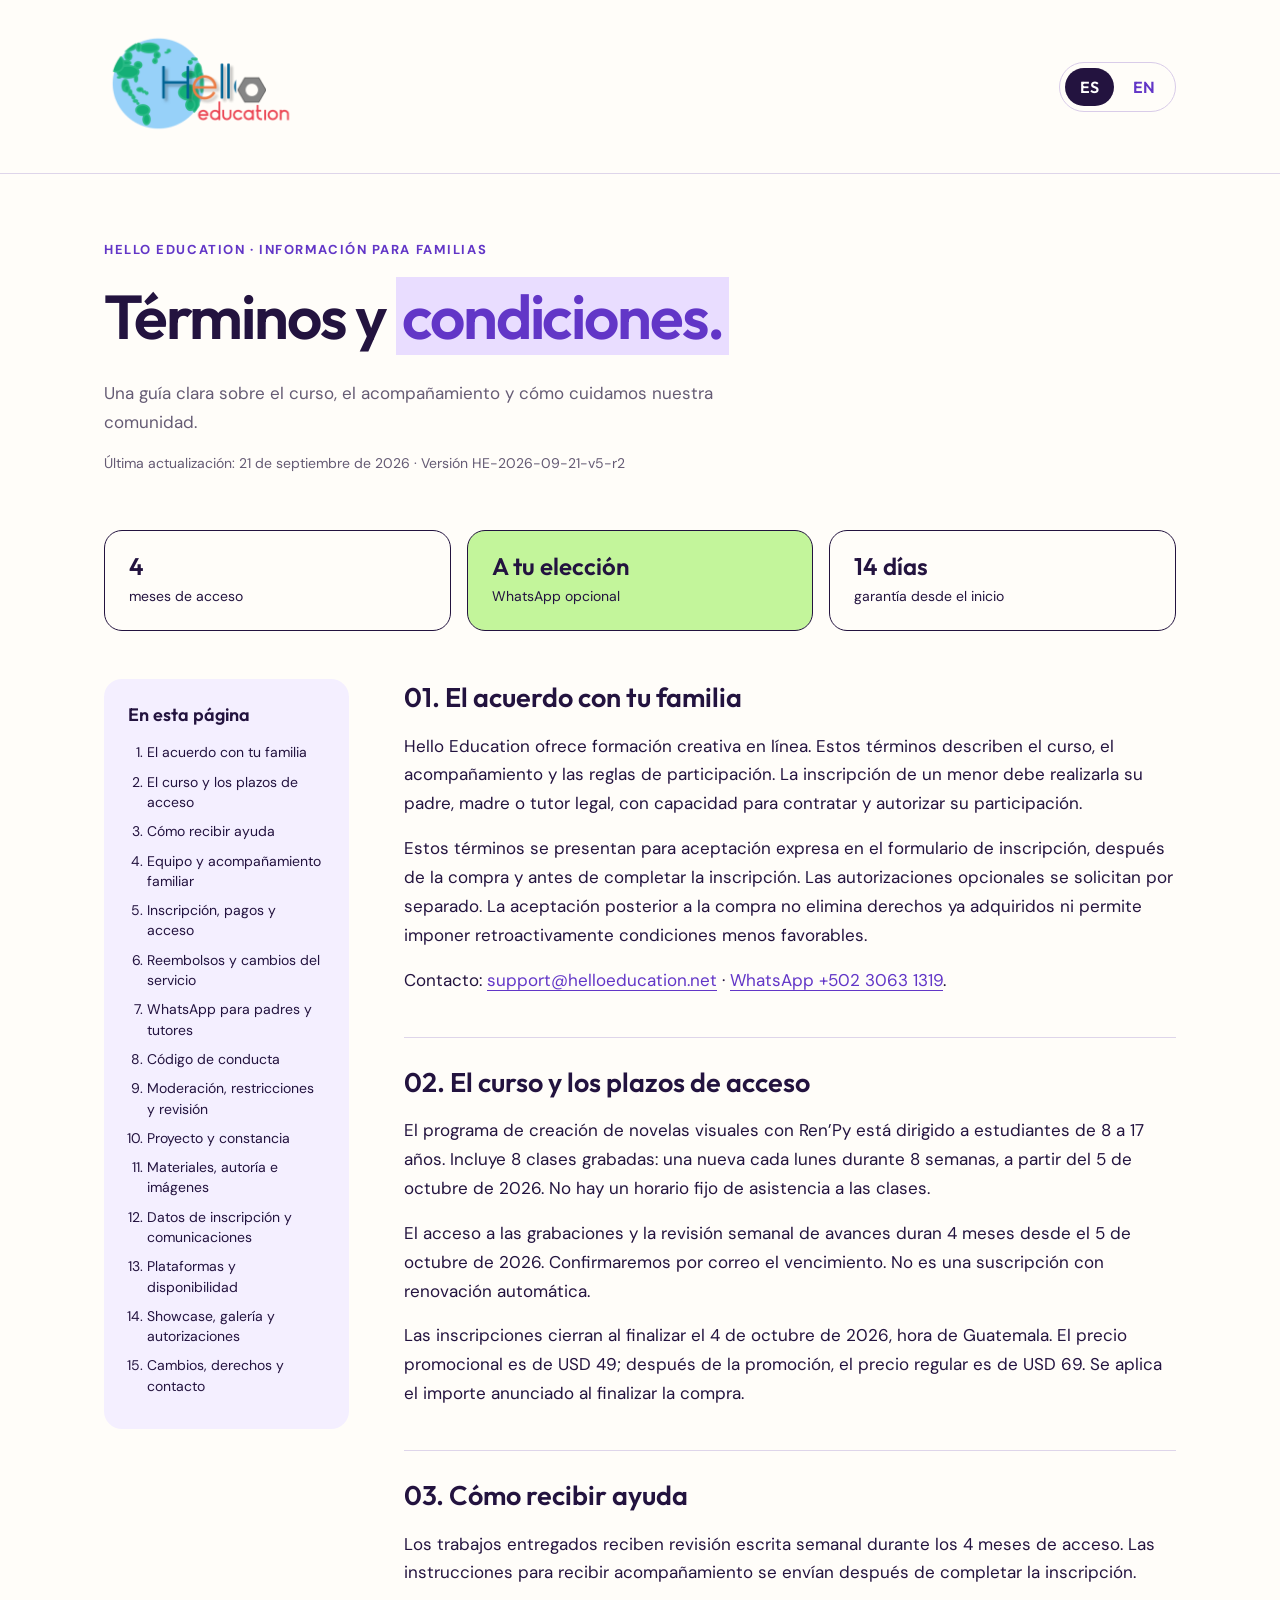
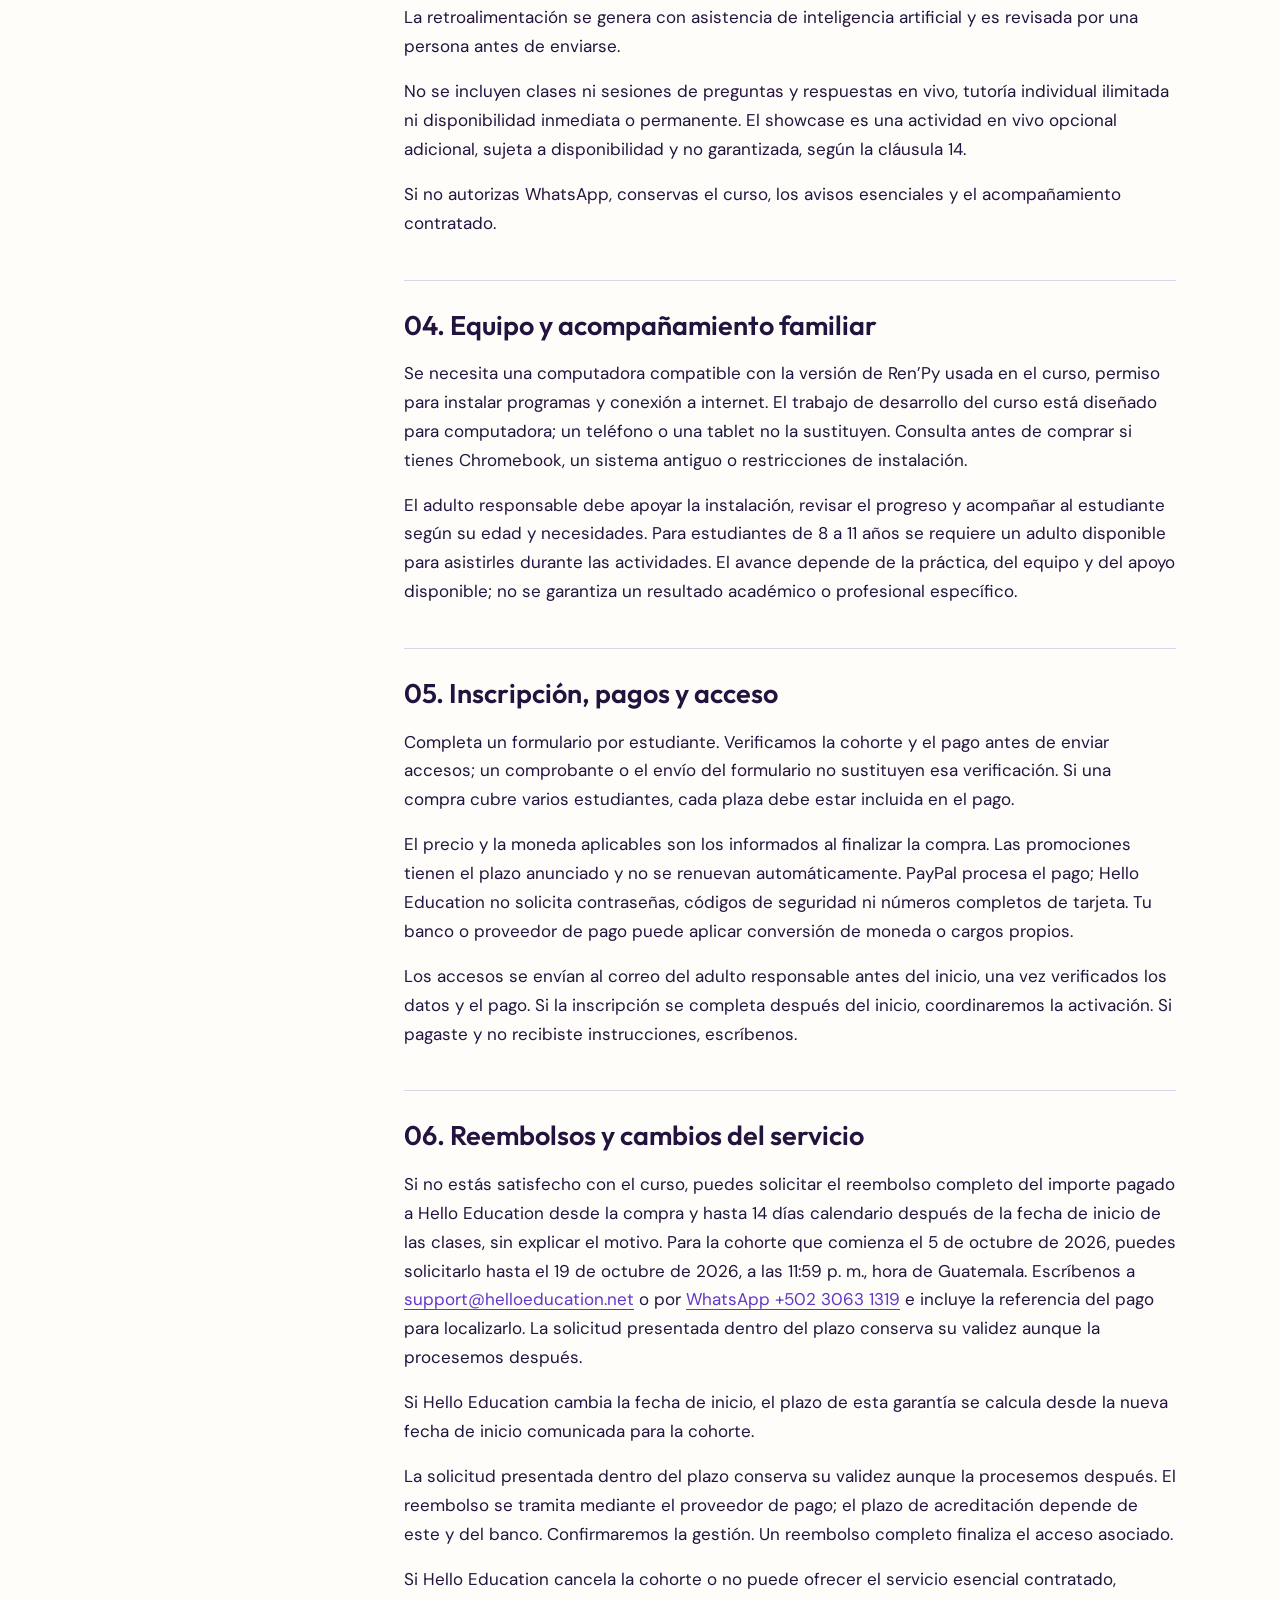
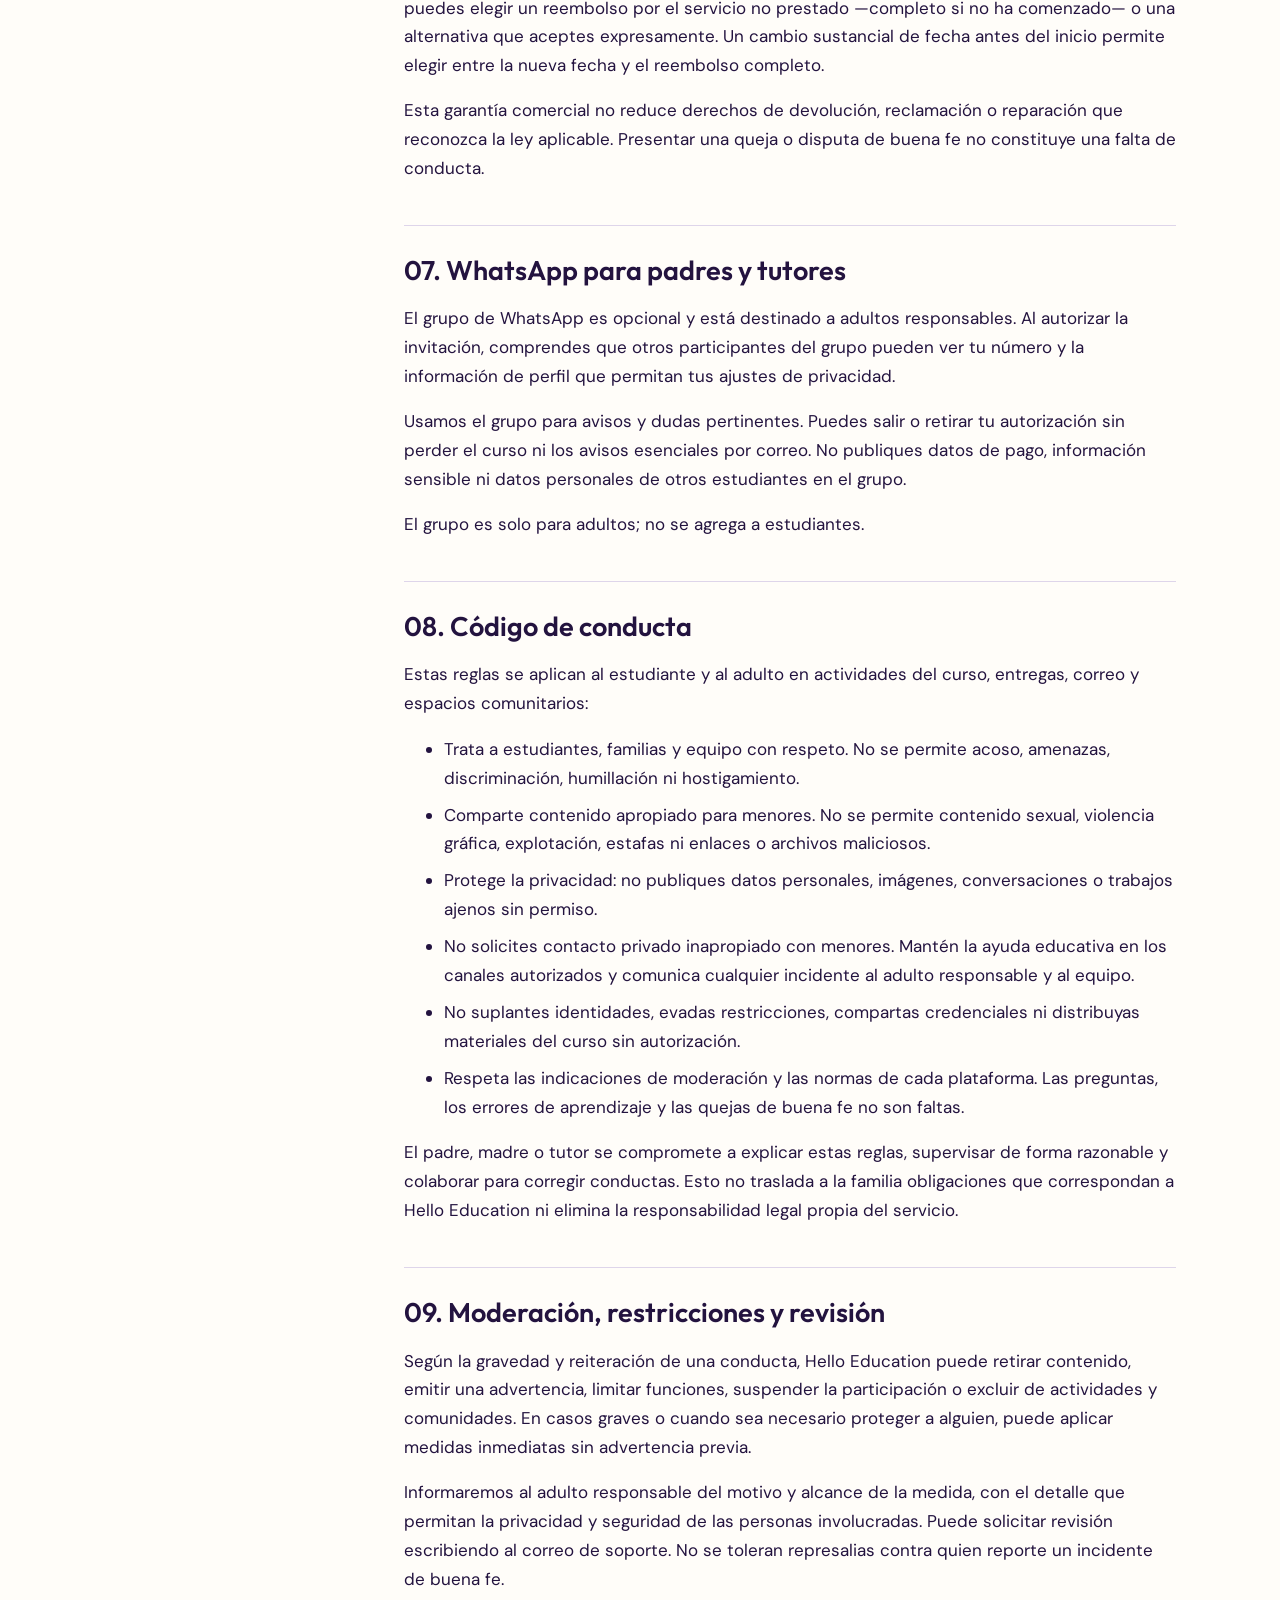
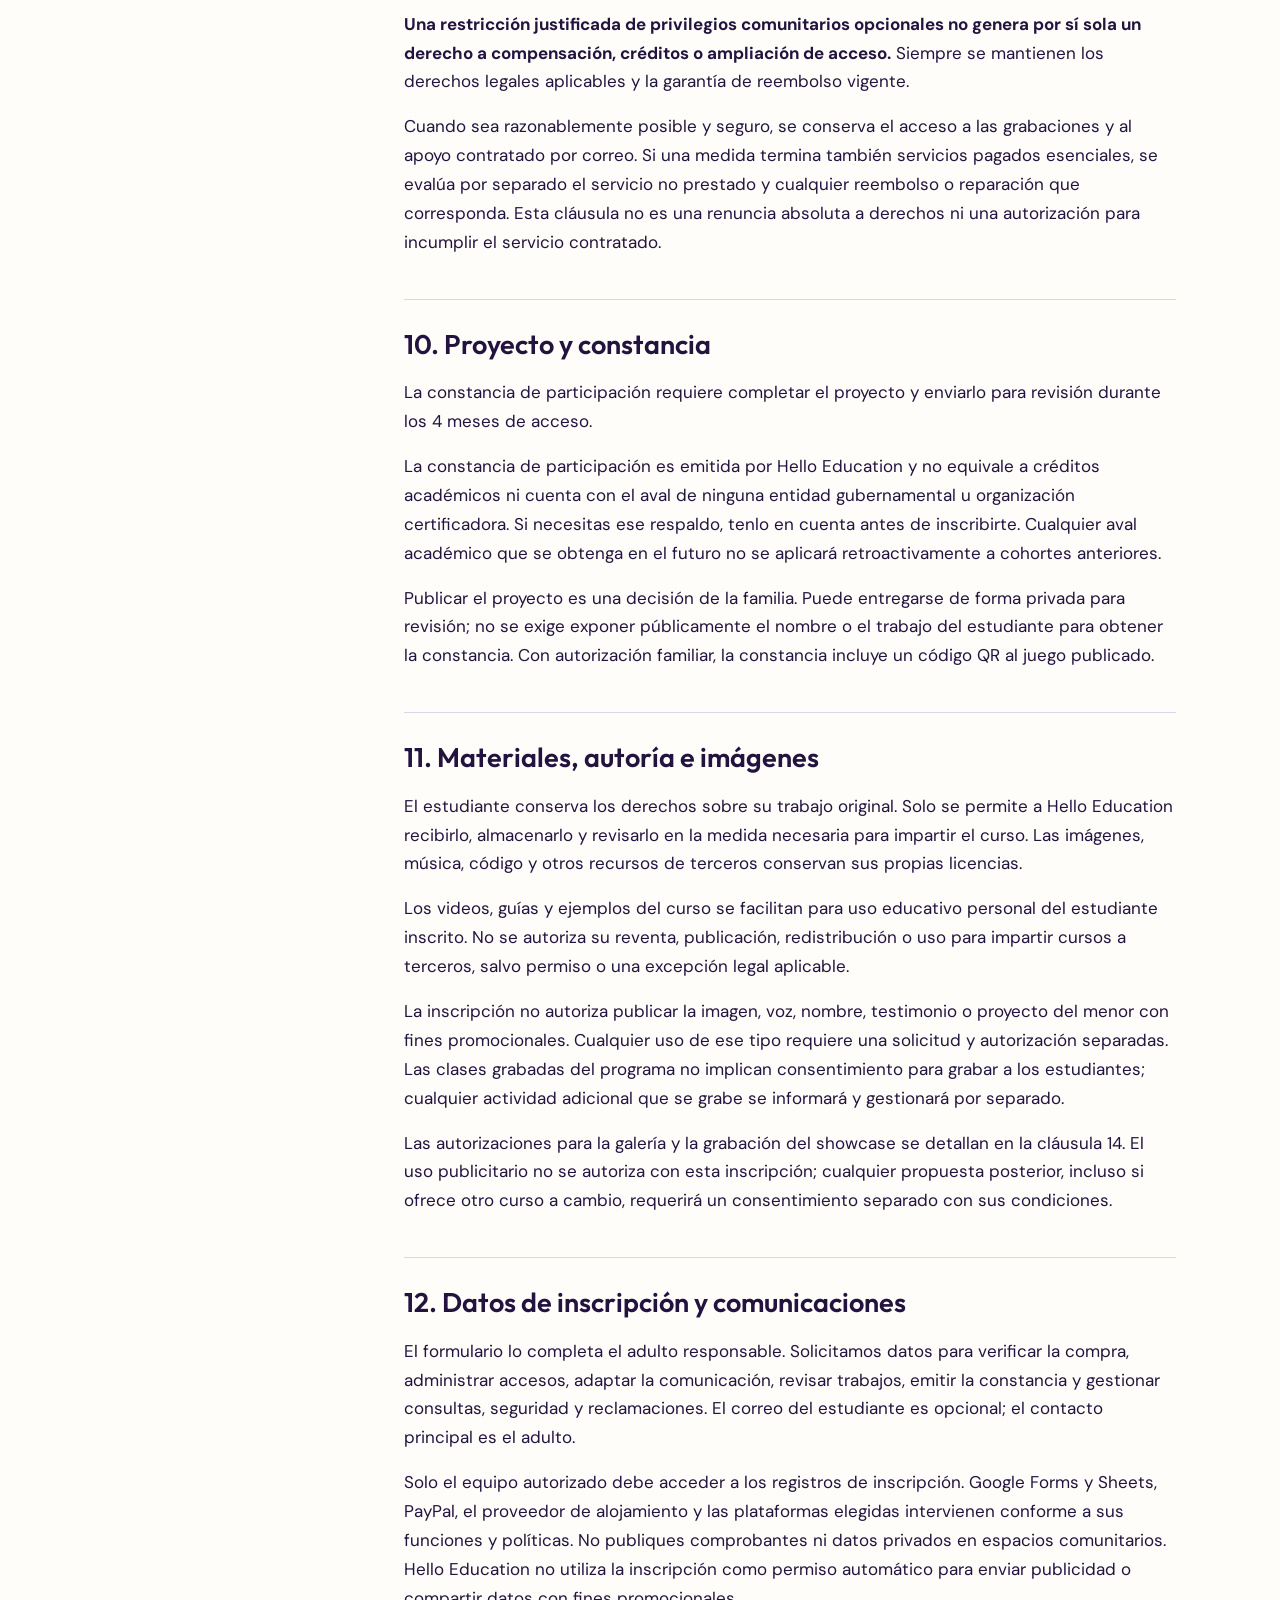
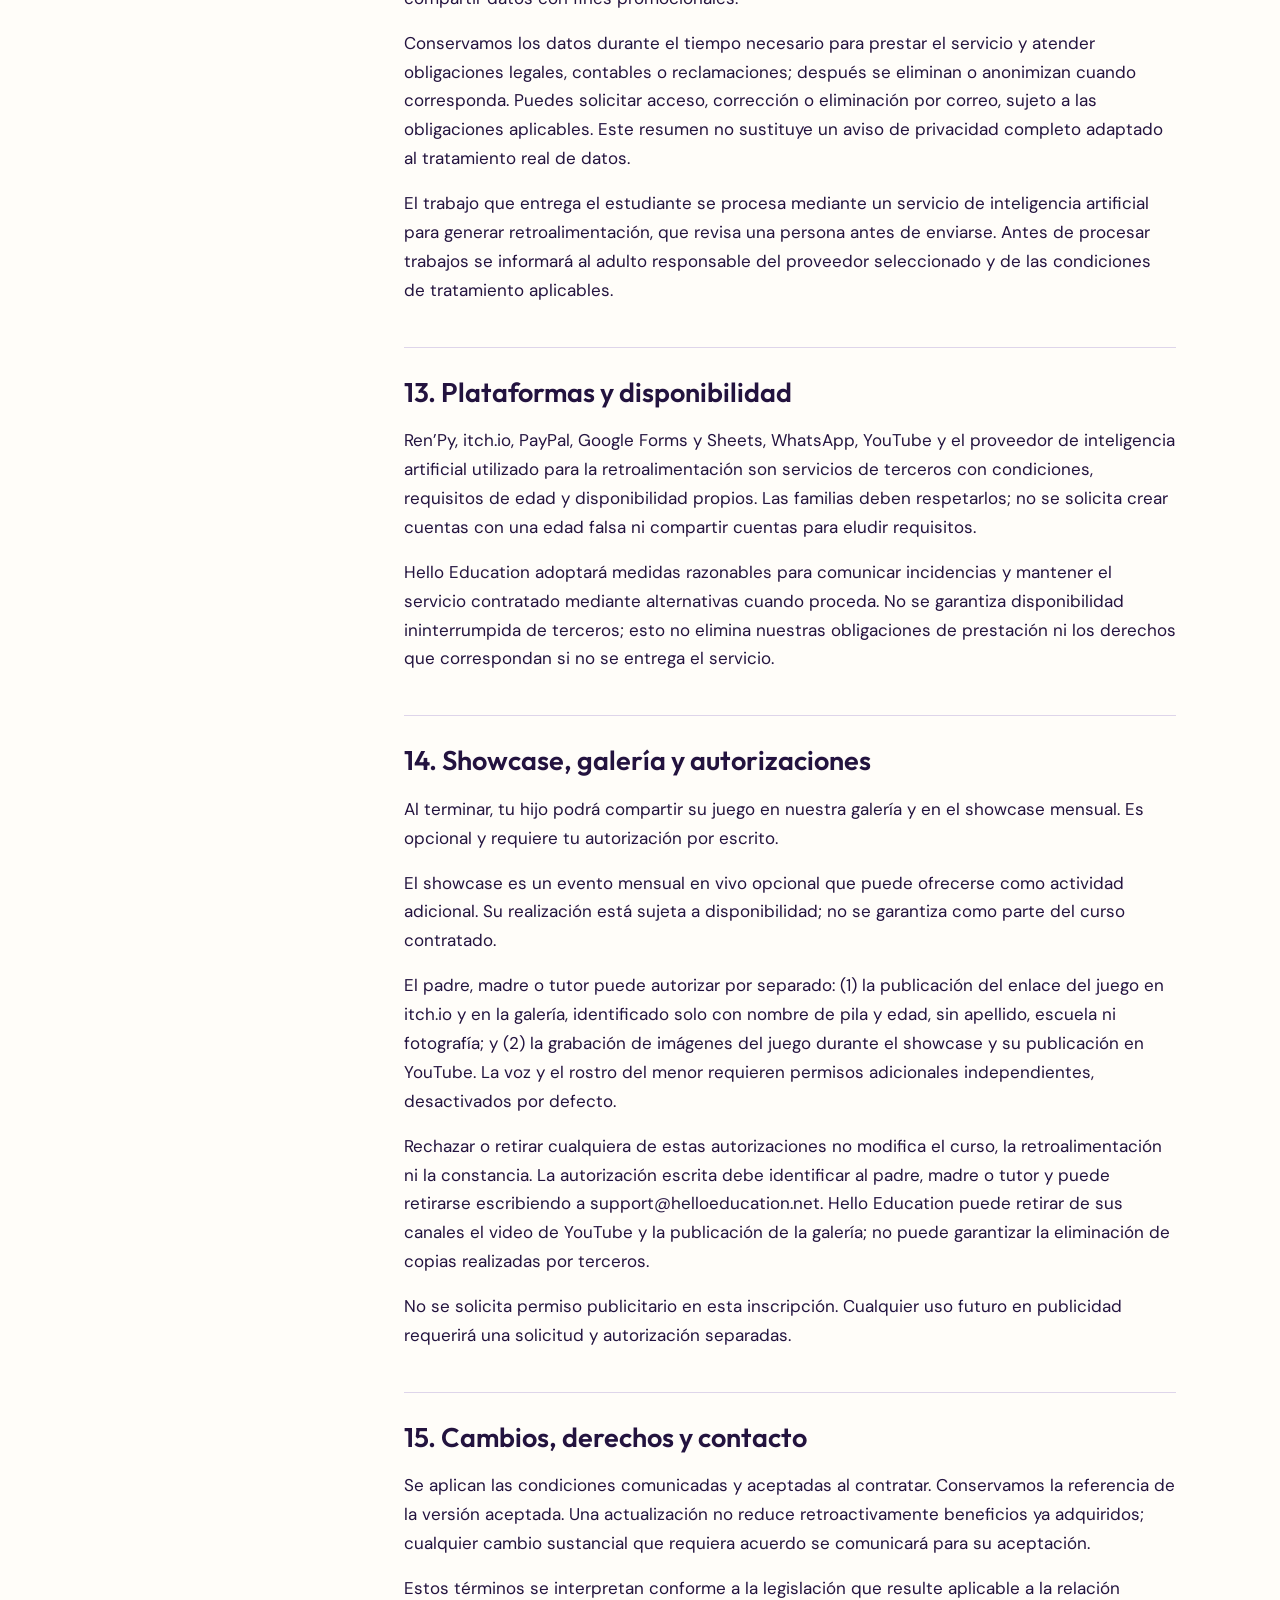
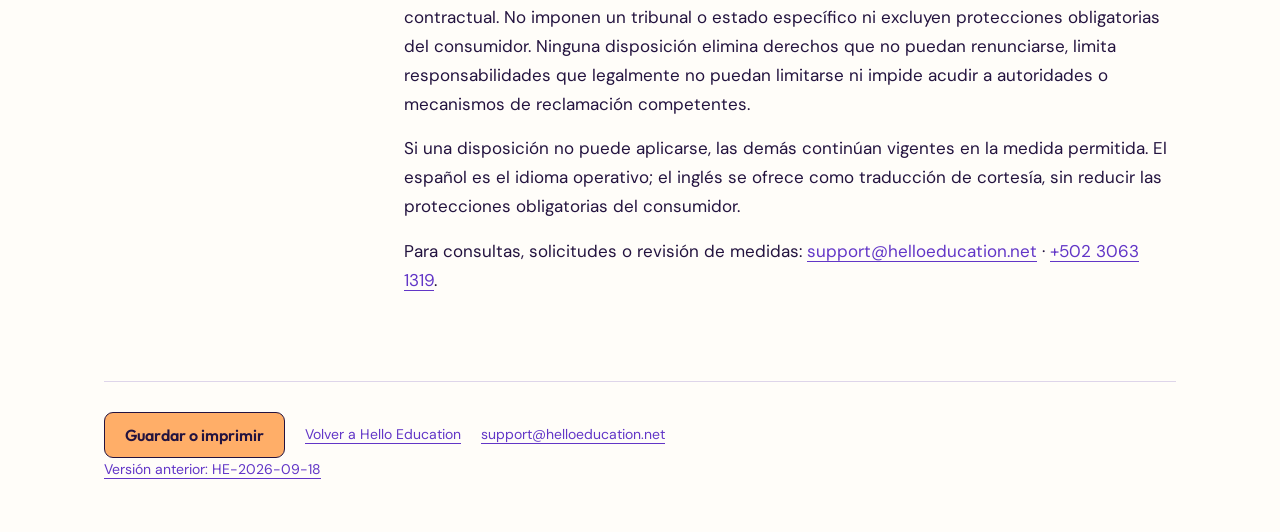
==== commit e73f28c0: "Add files via upload" ====
--- a/index.html
+++ b/index.html
@@ -1 +1,3 @@
-<!doctype html><html lang="es"><head><meta charset="utf-8"><meta name="viewport" content="width=device-width,initial-scale=1"><title>Términos y condiciones | Hello Education</title><meta name="description" content="Términos del curso y reglas de comunidad de Hello Education. Course terms and community rules."><meta name="theme-color" content="#6236c7"><link rel="icon" href="terms-assets/world.png"><link rel="stylesheet" href="terms-assets/terms.css"><script src="terms-assets/terms.js" defer></script></head><body><a class="skip" href="#content">Saltar al contenido / Skip to content</a><header><div class="bar"><a href="https://helloeducation.net" aria-label="Hello Education"><img class="logo" src="terms-assets/hello-logo.png" alt="Hello Education"></a><nav class="switch" aria-label="Idioma / Language"><a data-lang="es" href="?lang=es" aria-current="true">ES</a><a data-lang="en" href="?lang=en" aria-current="false">EN</a></nav></div></header><main class="wrap" id="content"><noscript><p>Sin JavaScript, ambas versiones aparecen a continuación. Without JavaScript, both versions appear below.</p></noscript><div data-document="es" lang="es"><div class="hero"><span class="eyebrow">Hello Education · Información para familias</span><h1>Términos y <mark>condiciones.</mark></h1><p class="intro">Una guía clara sobre el curso, el acompañamiento y cómo cuidamos nuestra comunidad.</p><p class="version">Última actualización: 18 de septiembre de 2026 · Versión HE-2026-09-18</p></div><div class="summary"><div><strong>2 · 4 · 6</strong><span>meses según tu plan</span></div><div><strong>A tu elección</strong><span>Discord y WhatsApp opcionales</span></div><div><strong>14 días</strong><span>garantía desde la compra</span></div></div><div class="layout"><nav class="toc" aria-label="Contenido"><h2>En esta página</h2><ol><li><a href="#es-1">El acuerdo con tu familia</a></li><li><a href="#es-2">El curso y los plazos de acceso</a></li><li><a href="#es-3">Cómo recibir ayuda</a></li><li><a href="#es-4">Equipo y acompañamiento familiar</a></li><li><a href="#es-5">Inscripción, pagos y acceso</a></li><li><a href="#es-6">Reembolsos y cambios del servicio</a></li><li><a href="#es-7">Discord: participación opcional y edades</a></li><li><a href="#es-8">WhatsApp para padres y tutores</a></li><li><a href="#es-9">Código de conducta</a></li><li><a href="#es-10">Moderación, restricciones y revisión</a></li><li><a href="#es-11">Proyecto y constancia</a></li><li><a href="#es-12">Materiales, autoría e imágenes</a></li><li><a href="#es-13">Datos de inscripción y comunicaciones</a></li><li><a href="#es-14">Plataformas y disponibilidad</a></li><li><a href="#es-15">Cambios, derechos y contacto</a></li></ol></nav><article><section id="es-1"><h2>01. El acuerdo con tu familia</h2><p>Hello Education ofrece formación creativa en línea. Estos términos describen el curso, el acompañamiento y las reglas de participación. La inscripción de un menor debe realizarla su padre, madre o tutor legal, con capacidad para contratar y autorizar su participación.</p><p>Revisa estos términos antes de comprar. En el formulario solicitamos una aceptación expresa y separada de las autorizaciones opcionales para comunidades. La aceptación posterior a la compra no elimina derechos ya adquiridos ni permite imponer retroactivamente condiciones menos favorables.</p><p>Contacto: <a href="mailto:support@helloeducation.net">support@helloeducation.net</a> · <a href="https://wa.me/50230631319">WhatsApp +502 3063 1319</a>.</p></section><section id="es-2"><h2>02. El curso y los plazos de acceso</h2><p>El programa de creación de novelas visuales con Ren’Py está dirigido a estudiantes de 8 a 17 años. Incluye 16 clases grabadas, un recorrido de 8 semanas y acompañamiento por escrito. El contenido es el mismo en los tres planes; cambia el tiempo disponible para acceder a las grabaciones y recibir apoyo.</p><table><caption>Acceso a grabaciones y acompañamiento</caption><thead><tr><th>Plan</th><th>Duración</th></tr></thead><tbody><tr><td>Inicia</td><td>2 meses</td></tr><tr><td>Avanza</td><td>4 meses</td></tr><tr><td>Domina</td><td>6 meses</td></tr></tbody></table><p>El plazo empieza en la fecha de inicio de la cohorte, o en la fecha posterior de activación confirmada por Hello Education. Confirmaremos por correo el inicio y vencimiento de tu acceso. No es una suscripción con renovación automática.</p><p>La cohorte de octubre de 2026 empieza el <strong>5 de octubre</strong>; las inscripciones cierran el 4 de octubre. Se publican dos clases cada lunes durante ocho semanas. Para la cohorte de noviembre, las 16 clases estarán disponibles desde el inicio de esa cohorte, en la fecha anunciada antes de la compra.</p></section><section id="es-3"><h2>03. Cómo recibir ayuda</h2><p>Las preguntas generales se atienden por escrito en Discord para quienes opten por esa comunidad y cumplan sus requisitos. También puedes comunicarte por correo. Los avances enviados por correo reciben revisión escrita semanal durante el plazo del plan. Las instrucciones de entrega se envían con el acceso.</p><p>No se incluyen sesiones semanales de preguntas y respuestas en vivo, tutoría individual ilimitada ni disponibilidad inmediata o permanente. Si se ofrece una actividad en vivo adicional, se informarán sus condiciones por separado.</p><p>Si no autorizas Discord o WhatsApp, conservas el curso, los avisos esenciales y el acompañamiento por correo durante el plazo contratado.</p></section><section id="es-4"><h2>04. Equipo y acompañamiento familiar</h2><p>Se necesita una computadora compatible con la versión de Ren’Py usada en el curso, permiso para instalar programas y conexión a internet. El trabajo de desarrollo del curso está diseñado para computadora; un teléfono o una tablet no la sustituyen. Consulta antes de comprar si tienes Chromebook, un sistema antiguo o restricciones de instalación.</p><p>El adulto responsable debe apoyar la instalación, revisar el progreso y acompañar al estudiante según su edad y necesidades. Para estudiantes de 8 a 11 años se requiere un adulto disponible para asistirles durante las actividades. El avance depende de la práctica, del equipo y del apoyo disponible; no se garantiza un resultado académico o profesional específico.</p></section><section id="es-5"><h2>05. Inscripción, pagos y acceso</h2><p>Completa un formulario por estudiante. Verificamos el plan, la cohorte y el pago antes de enviar accesos; un comprobante o el envío del formulario no sustituyen esa verificación. Si una compra cubre varios estudiantes, cada plaza debe estar incluida en el pago.</p><p>El precio y la moneda aplicables son los informados al finalizar la compra. Las promociones tienen el plazo anunciado y no se renuevan automáticamente. PayPal procesa el pago; Hello Education no solicita contraseñas, códigos de seguridad ni números completos de tarjeta. Tu banco o proveedor de pago puede aplicar conversión de moneda o cargos propios.</p><p>Los accesos se envían al correo del adulto responsable antes del inicio, una vez verificados los datos y el pago. Si la inscripción se completa después del inicio, coordinaremos la activación. Si pagaste y no recibiste instrucciones, escríbenos.</p></section><section id="es-6"><h2>06. Reembolsos y cambios del servicio</h2><p>Puedes solicitar el reembolso completo del importe pagado a Hello Education dentro de los <strong>14 días calendario posteriores a la compra</strong>, sin explicar el motivo. Escríbenos a <a href="mailto:support@helloeducation.net">support@helloeducation.net</a> o por <a href="https://wa.me/50230631319">WhatsApp +502 3063 1319</a> e incluye la referencia del pago para localizarlo.</p><p>La solicitud presentada dentro del plazo conserva su validez aunque la procesemos después. El reembolso se tramita mediante el proveedor de pago; el plazo de acreditación depende de este y del banco. Confirmaremos la gestión. Un reembolso completo finaliza el acceso asociado.</p><p>Si Hello Education cancela la cohorte o no puede ofrecer el servicio esencial contratado, puedes elegir un reembolso por el servicio no prestado —completo si no ha comenzado— o una alternativa que aceptes expresamente. Un cambio sustancial de fecha antes del inicio permite elegir entre la nueva fecha y el reembolso completo.</p><p>Esta garantía comercial no reduce derechos de devolución, reclamación o reparación que reconozca la ley aplicable. Presentar una queja o disputa de buena fe no constituye una falta de conducta.</p></section><section id="es-7"><h2>07. Discord: participación opcional y edades</h2><p>Discord exige tener al menos 13 años y cumplir la edad mínima aplicable en el país del usuario. La autorización familiar no elimina ese requisito. Las restricciones de contenido para mayores de 18 años son una regla distinta.</p><p><strong>La autorización opcional de este formulario permite al adulto entrar con su propia cuenta y comunicarse en representación del estudiante.</strong> El adulto publica las preguntas y comparte las respuestas fuera de Discord. No debe prestar su cuenta ni sus credenciales a un menor que no reúna la edad mínima.</p><p>Este consentimiento no autoriza el acceso directo del estudiante. Si en el futuro se habilita esa modalidad para estudiantes que cumplan la edad requerida, se solicitará autorización específica y se verificará su elegibilidad antes de invitar su cuenta.</p><p>El adulto puede retirar esta autorización por correo. Las invitaciones se envían de forma privada después de verificar la inscripción y antes del inicio de la cohorte. Los canales de la cohorte y el apoyo contratado vencen con el plan; no se promete acceso comunitario permanente. Consulta los <a href="https://discord.com/terms" target="_blank" rel="noopener noreferrer">términos de Discord</a>.</p></section><section id="es-8"><h2>08. WhatsApp para padres y tutores</h2><p>El grupo de WhatsApp es opcional y está destinado a adultos responsables. Al autorizar la invitación, comprendes que otros participantes del grupo pueden ver tu número y la información de perfil que permitan tus ajustes de privacidad.</p><p>Usamos el grupo para avisos y dudas pertinentes. Puedes salir o retirar tu autorización sin perder el curso ni los avisos esenciales por correo. No publiques datos de pago, información sensible ni datos personales de otros estudiantes en el grupo.</p></section><section id="es-9"><h2>09. Código de conducta</h2><p>Estas reglas se aplican al estudiante y al adulto en actividades del curso, entregas, correo y espacios comunitarios:</p><ul><li>Trata a estudiantes, familias y equipo con respeto. No se permite acoso, amenazas, discriminación, humillación ni hostigamiento.</li><li>Comparte contenido apropiado para menores. No se permite contenido sexual, violencia gráfica, explotación, estafas ni enlaces o archivos maliciosos.</li><li>Protege la privacidad: no publiques datos personales, imágenes, conversaciones o trabajos ajenos sin permiso.</li><li>No solicites contacto privado inapropiado con menores. Mantén la ayuda educativa en los canales autorizados y comunica cualquier incidente al adulto responsable y al equipo.</li><li>No suplantes identidades, evadas restricciones, compartas credenciales ni distribuyas materiales del curso sin autorización.</li><li>Respeta las indicaciones de moderación y las normas de cada plataforma. Las preguntas, los errores de aprendizaje y las quejas de buena fe no son faltas.</li></ul><p>El padre, madre o tutor se compromete a explicar estas reglas, supervisar de forma razonable y colaborar para corregir conductas. Esto no traslada a la familia obligaciones que correspondan a Hello Education ni elimina la responsabilidad legal propia del servicio.</p></section><section id="es-10"><h2>10. Moderación, restricciones y revisión</h2><p>Según la gravedad y reiteración de una conducta, Hello Education puede retirar contenido, emitir una advertencia, limitar funciones, suspender la participación o excluir de actividades y comunidades. En casos graves o cuando sea necesario proteger a alguien, puede aplicar medidas inmediatas sin advertencia previa.</p><p>Informaremos al adulto responsable del motivo y alcance de la medida, con el detalle que permitan la privacidad y seguridad de las personas involucradas. Puede solicitar revisión escribiendo al correo de soporte. No se toleran represalias contra quien reporte un incidente de buena fe.</p><p><strong>Una restricción justificada de privilegios comunitarios opcionales no genera por sí sola un derecho a compensación, créditos o ampliación de acceso.</strong> Siempre se mantienen los derechos legales aplicables y la garantía de reembolso vigente.</p><p>Cuando sea razonablemente posible y seguro, se conserva el acceso a las grabaciones y al apoyo contratado por correo. Si una medida termina también servicios pagados esenciales, se evalúa por separado el servicio no prestado y cualquier reembolso o reparación que corresponda. Esta cláusula no es una renuncia absoluta a derechos ni una autorización para incumplir el servicio contratado.</p></section><section id="es-11"><h2>11. Proyecto y constancia</h2><p>La constancia de finalización requiere completar el proyecto y enviarlo para revisión durante el plazo del plan. Si necesitas orientación para realizar la entrega, escríbenos antes de que venza el acceso.</p><p>La constancia reconoce el trabajo realizado en este curso extracurricular. No es un título oficial, una licencia profesional ni una promesa de créditos o acreditación académica.</p><p>Publicar el proyecto es una decisión de la familia. Puede entregarse de forma privada para revisión; no se exige exponer públicamente el nombre o el trabajo del estudiante para obtener la constancia. Cualquier enlace o código QR público se acuerda por separado.</p></section><section id="es-12"><h2>12. Materiales, autoría e imágenes</h2><p>El estudiante conserva los derechos sobre su trabajo original. Solo se permite a Hello Education recibirlo, almacenarlo y revisarlo en la medida necesaria para impartir el curso. Las imágenes, música, código y otros recursos de terceros conservan sus propias licencias.</p><p>Los videos, guías y ejemplos del curso se facilitan para uso educativo personal del estudiante inscrito. No se autoriza su reventa, publicación, redistribución o uso para impartir cursos a terceros, salvo permiso o una excepción legal aplicable.</p><p>La inscripción no autoriza publicar la imagen, voz, nombre, testimonio o proyecto del menor con fines promocionales. Cualquier uso de ese tipo requiere una solicitud y autorización separadas. Las clases grabadas del programa no implican consentimiento para grabar a los estudiantes; cualquier actividad adicional que se grabe se informará y gestionará por separado.</p></section><section id="es-13"><h2>13. Datos de inscripción y comunicaciones</h2><p>El formulario lo completa el adulto responsable. Solicitamos datos para verificar la compra, administrar accesos, adaptar la comunicación, revisar trabajos, emitir la constancia y gestionar consultas, seguridad y reclamaciones. El correo del estudiante es opcional; el contacto principal es el adulto.</p><p>Solo el equipo autorizado debe acceder a los registros de inscripción. Google Forms y Sheets, PayPal, el proveedor de alojamiento y las plataformas elegidas intervienen conforme a sus funciones y políticas. No publiques comprobantes ni datos privados en espacios comunitarios. Hello Education no utiliza la inscripción como permiso automático para enviar publicidad o compartir datos con fines promocionales.</p><p>Conservamos los datos durante el tiempo necesario para prestar el servicio y atender obligaciones legales, contables o reclamaciones; después se eliminan o anonimizan cuando corresponda. Puedes solicitar acceso, corrección o eliminación por correo, sujeto a las obligaciones aplicables. Este resumen no sustituye un aviso de privacidad completo adaptado al tratamiento real de datos.</p></section><section id="es-14"><h2>14. Plataformas y disponibilidad</h2><p>Ren’Py, PayPal, Google, Discord, WhatsApp y las plataformas de publicación son servicios de terceros con condiciones, requisitos de edad y disponibilidad propios. Las familias deben respetarlos; no se solicita crear cuentas con una edad falsa ni compartir cuentas para eludir requisitos.</p><p>Hello Education adoptará medidas razonables para comunicar incidencias y mantener el servicio contratado mediante alternativas cuando proceda. No se garantiza disponibilidad ininterrumpida de terceros; esto no elimina nuestras obligaciones de prestación ni los derechos que correspondan si no se entrega el servicio.</p></section><section id="es-15"><h2>15. Cambios, derechos y contacto</h2><p>Se aplican las condiciones comunicadas y aceptadas al contratar. Conservamos la referencia de la versión aceptada. Una actualización no reduce retroactivamente beneficios ya adquiridos; cualquier cambio sustancial que requiera acuerdo se comunicará para su aceptación.</p><p>Estos términos se interpretan conforme a la legislación que resulte aplicable a la relación contractual. No imponen un tribunal o estado específico ni excluyen protecciones obligatorias del consumidor. Ninguna disposición elimina derechos que no puedan renunciarse, limita responsabilidades que legalmente no puedan limitarse ni impide acudir a autoridades o mecanismos de reclamación competentes.</p><p>Si una disposición no puede aplicarse, las demás continúan vigentes en la medida permitida. Las versiones en español e inglés buscan expresar el mismo acuerdo; cualquier diferencia se resolverá conforme a la ley aplicable sin reducir las protecciones obligatorias del consumidor.</p><p>Para consultas, solicitudes o revisión de medidas: <a href="mailto:support@helloeducation.net">support@helloeducation.net</a> · <a href="https://wa.me/50230631319">+502 3063 1319</a>.</p></section></article></div><footer><div class="actions"><button class="print" type="button" data-print>Guardar o imprimir</button><a href="https://helloeducation.net">Volver a Hello Education</a><a href="mailto:support@helloeducation.net">support@helloeducation.net</a></div></footer></div><div data-document="en" lang="en"><div class="hero"><span class="eyebrow">Hello Education · Information for families</span><h1>Terms &amp; <mark>conditions.</mark></h1><p class="intro">Clear information about the course, support and how we care for our community.</p><p class="version">Last updated: September 18, 2026 · Version HE-2026-09-18</p></div><div class="summary"><div><strong>2 · 4 · 6</strong><span>months depending on your plan</span></div><div><strong>Your choice</strong><span>Optional Discord and WhatsApp</span></div><div><strong>14 days</strong><span>refund guarantee from purchase</span></div></div><div class="layout"><nav class="toc" aria-label="Contents"><h2>On this page</h2><ol><li><a href="#en-1">Our agreement with your family</a></li><li><a href="#en-2">The course and access periods</a></li><li><a href="#en-3">How support works</a></li><li><a href="#en-4">Equipment and family support</a></li><li><a href="#en-5">Enrollment, payment and access</a></li><li><a href="#en-6">Refunds and service changes</a></li><li><a href="#en-7">Discord: optional participation and age</a></li><li><a href="#en-8">WhatsApp for parents and guardians</a></li><li><a href="#en-9">Code of conduct</a></li><li><a href="#en-10">Moderation, restrictions and review</a></li><li><a href="#en-11">Project and certificate</a></li><li><a href="#en-12">Materials, ownership and images</a></li><li><a href="#en-13">Enrollment data and communications</a></li><li><a href="#en-14">Platforms and availability</a></li><li><a href="#en-15">Updates, rights and contact</a></li></ol></nav><article><section id="en-1"><h2>01. Our agreement with your family</h2><p>Hello Education provides online creative education. These terms explain the course, support and participation rules. A minor must be enrolled by a parent or legal guardian with authority to enter into the agreement and authorize participation.</p><p>Read these terms before purchasing. The enrollment form asks for explicit acceptance separately from optional community permissions. Acceptance after payment does not remove existing rights or allow less favorable conditions to be imposed retroactively.</p><p>Contact: <a href="mailto:support@helloeducation.net">support@helloeducation.net</a> · <a href="https://wa.me/50230631319">WhatsApp +502 3063 1319</a>.</p></section><section id="en-2"><h2>02. The course and access periods</h2><p>The Ren’Py visual novel program is for students ages 8–17. It includes 16 recorded lessons, an eight-week learning path and written support. All three plans contain the same course; the time available to use recordings and receive support differs.</p><table><caption>Recording access and support</caption><thead><tr><th>Plan</th><th>Duration</th></tr></thead><tbody><tr><td>Inicia</td><td>2 months</td></tr><tr><td>Avanza</td><td>4 months</td></tr><tr><td>Domina</td><td>6 months</td></tr></tbody></table><p>The access period begins on the cohort start date, or a later activation date confirmed by Hello Education. We will confirm your access start and expiry by email. This is not an automatically renewing subscription.</p><p>The October 2026 cohort starts on <strong>October 5</strong>; enrollment closes October 4. Two lessons are released each Monday for eight weeks. For the November cohort, all 16 lessons will be available from that cohort’s start, on the date advertised before purchase.</p></section><section id="en-3"><h2>03. How support works</h2><p>General questions are answered in writing on Discord for those who choose that community and meet its requirements. You may also contact us by email. Progress submitted by email receives weekly written review during your plan’s access period. Submission instructions accompany course access.</p><p>Weekly live Q&amp;A sessions, unlimited individual tutoring and immediate or around-the-clock availability are not included. Any additional live activity will have separately communicated conditions.</p><p>If you decline Discord or WhatsApp, you retain the course, essential updates and email support throughout the purchased access period.</p></section><section id="en-4"><h2>04. Equipment and family support</h2><p>The student needs a computer compatible with the Ren’Py version used in the course, permission to install software and an internet connection. Course development activities are designed for a computer; a phone or tablet is not a substitute. Contact us before purchasing if you use a Chromebook, older operating system or restricted device.</p><p>The responsible adult must assist with setup, review progress and provide support appropriate to the student’s age and needs. Students ages 8–11 need an adult available to help during activities. Progress depends on practice, equipment and available support; no specific academic or professional outcome is guaranteed.</p></section><section id="en-5"><h2>05. Enrollment, payment and access</h2><p>Submit one form per student. We verify the plan, cohort and payment before issuing access; a receipt or form submission does not replace verification. If one purchase covers multiple students, the payment must include each seat.</p><p>The applicable price and currency are those disclosed at checkout. Promotions expire as advertised and do not renew automatically. PayPal processes payment; Hello Education does not request passwords, security codes or full card numbers. Your bank or payment provider may apply currency conversion or its own charges.</p><p>Access instructions are emailed to the responsible adult before the start, once details and payment have been verified. If enrollment is completed after the start, we will coordinate activation. Contact us if you paid but have not received instructions.</p></section><section id="en-6"><h2>06. Refunds and service changes</h2><p>You may request a full refund of the amount paid to Hello Education within <strong>14 calendar days after purchase</strong>, without giving a reason. Contact <a href="mailto:support@helloeducation.net">support@helloeducation.net</a> or <a href="https://wa.me/50230631319">WhatsApp +502 3063 1319</a>, including your payment reference so we can locate it.</p><p>A request submitted within the deadline remains valid if processed later. Refunds are processed through the payment provider; the time to receive funds depends on that provider and your bank. We will confirm processing. A full refund ends the associated access.</p><p>If Hello Education cancels a cohort or cannot deliver the essential purchased service, you may choose a refund for the undelivered service—full if it has not started—or an alternative you explicitly accept. A substantial start-date change before the course begins lets you choose the new date or a full refund.</p><p>This commercial guarantee does not reduce refund, complaint or remedy rights under applicable law. Making a good-faith complaint or payment dispute is not misconduct.</p></section><section id="en-7"><h2>07. Discord: optional participation and age</h2><p>Discord requires users to be at least 13 and meet their country’s applicable minimum age. Parental permission does not remove that requirement. Restrictions on content for adults aged 18 and over are a separate rule.</p><p><strong>The optional permission in this form allows the adult to join using their own account and communicate on the student’s behalf.</strong> The adult posts questions and shares the answers outside Discord. They must not lend their account or credentials to a child who does not meet the minimum age.</p><p>This consent does not authorize direct student access. If that option is offered in the future to age-eligible students, specific permission and eligibility verification will be required before inviting their account.</p><p>The adult may withdraw this permission by email. Invitations are sent privately after enrollment verification and before the cohort begins. Cohort channels and purchased support expire with the plan; permanent community access is not promised. See <a href="https://discord.com/terms" target="_blank" rel="noopener noreferrer">Discord’s terms</a>.</p></section><section id="en-8"><h2>08. WhatsApp for parents and guardians</h2><p>The WhatsApp group is optional and intended for responsible adults. By requesting an invitation, you understand that other group participants may see your phone number and profile information permitted by your privacy settings.</p><p>The group is for relevant updates and questions. You may leave or withdraw permission without losing the course or essential email updates. Do not post payment details, sensitive information or other students’ personal information in the group.</p></section><section id="en-9"><h2>09. Code of conduct</h2><p>These rules apply to students and adults in course activities, submissions, email and community spaces:</p><ul><li>Treat students, families and staff respectfully. Harassment, threats, discrimination, humiliation and bullying are prohibited.</li><li>Share content suitable for minors. Sexual content, graphic violence, exploitation, scams and malicious links or files are prohibited.</li><li>Protect privacy: do not share another person’s personal information, images, conversations or work without permission.</li><li>Do not seek inappropriate private contact with minors. Keep educational support in authorized channels and report incidents to the responsible adult and staff.</li><li>Do not impersonate others, evade restrictions, share credentials or distribute course materials without authorization.</li><li>Follow moderation instructions and platform rules. Questions, learning mistakes and good-faith complaints are not misconduct.</li></ul><p>The parent or guardian agrees to explain these rules, provide reasonable supervision and help address behavior concerns. This does not transfer Hello Education’s own duties to the family or remove the service’s own legal responsibility.</p></section><section id="en-10"><h2>10. Moderation, restrictions and review</h2><p>Depending on severity and repeated behavior, Hello Education may remove content, warn, restrict features, suspend participation or exclude someone from activities and communities. Serious incidents or protecting someone’s safety may require immediate action without a prior warning.</p><p>We will tell the responsible adult the reason and scope of the measure, with detail limited where needed to protect the privacy and safety of those involved. They may request review by emailing support. Retaliation against a person who reports a concern in good faith is prohibited.</p><p><strong>A justified restriction of optional community privileges does not by itself create an entitlement to compensation, credits or extended access.</strong> Applicable legal rights and the current refund guarantee remain in effect.</p><p>Where reasonably possible and safe, recordings and purchased email support remain available. If a measure also ends essential paid services, undelivered services and any applicable refund or remedy are assessed separately. This clause is not a blanket waiver of rights or permission to withhold the contracted service.</p></section><section id="en-11"><h2>11. Project and certificate</h2><p>A completion certificate requires completing and submitting the project for review during the plan’s access period. Contact us before access expires if you need submission guidance.</p><p>The certificate recognizes work completed in this extracurricular course. It is not an official qualification, professional license or promise of academic credit or accreditation.</p><p>Publicly publishing the project is the family’s choice. A private submission may be reviewed; publicly exposing the student’s name or work is not required to receive the certificate. Any public link or QR code is agreed separately.</p></section><section id="en-12"><h2>12. Materials, ownership and images</h2><p>The student retains rights to their original work. Hello Education is permitted to receive, store and review it only as needed to deliver the course. Third-party images, music, code and other resources remain subject to their own licenses.</p><p>Course videos, guides and examples are provided for the enrolled student’s personal educational use. Resale, publication, redistribution or use to teach third parties is not authorized, except with permission or under an applicable legal exception.</p><p>Enrollment does not authorize promotional use of a minor’s image, voice, name, testimonial or project. Such use requires a separate request and permission. Recorded course lessons do not imply consent to record students; any additional recorded activity will be separately explained and addressed.</p></section><section id="en-13"><h2>13. Enrollment data and communications</h2><p>The responsible adult completes the form. We request information to verify payment, administer access, adapt communications, review work, issue the certificate and handle support, safety and complaints. The student’s email is optional; the adult is the primary contact.</p><p>Only authorized staff should access enrollment records. Google Forms and Sheets, PayPal, the hosting provider and chosen platforms are involved according to their roles and policies. Do not post receipts or private information in community spaces. Hello Education does not treat enrollment as automatic permission for advertising or promotional data sharing.</p><p>Data is retained as needed to deliver the service and meet legal, accounting or dispute-related obligations, then deleted or anonymized as appropriate. You may request access, correction or deletion by email, subject to applicable obligations. This summary does not replace a complete privacy notice reflecting actual data practices.</p></section><section id="en-14"><h2>14. Platforms and availability</h2><p>Ren’Py, PayPal, Google, Discord, WhatsApp and publishing platforms are third-party services with their own terms, age requirements and availability. Families must comply; we do not ask anyone to enter a false age or share accounts to bypass requirements.</p><p>Hello Education will take reasonable steps to communicate incidents and maintain the contracted service through alternatives where appropriate. Uninterrupted third-party availability is not guaranteed; this does not remove our delivery obligations or rights arising if the service is not provided.</p></section><section id="en-15"><h2>15. Updates, rights and contact</h2><p>The terms disclosed and accepted when purchasing apply. We retain a reference to the accepted version. Updates do not retroactively reduce acquired benefits; substantial changes requiring agreement will be communicated for acceptance.</p><p>These terms are interpreted under the law applicable to the contractual relationship. They do not impose a particular state or exclusive court or exclude mandatory consumer protections. No provision removes nonwaivable rights, limits liability that cannot legally be limited or prevents access to competent authorities or complaint mechanisms.</p><p>If a provision cannot be applied, the others remain effective to the extent permitted. Spanish and English versions aim to express the same agreement; any difference will be resolved under applicable law without reducing mandatory consumer protections.</p><p>For questions, requests or review of moderation measures: <a href="mailto:support@helloeducation.net">support@helloeducation.net</a> · <a href="https://wa.me/50230631319">+502 3063 1319</a>.</p></section></article></div><footer><div class="actions"><button class="print" type="button" data-print>Save or print</button><a href="https://helloeducation.net">Back to Hello Education</a><a href="mailto:support@helloeducation.net">support@helloeducation.net</a></div></footer></div></main></body></html>+<!DOCTYPE html>
+
+<html lang="es"><head><meta charset="utf-8"/><meta content="width=device-width,initial-scale=1" name="viewport"/><title>Términos y condiciones | Hello Education</title><meta content="Términos del curso y reglas de comunidad de Hello Education. Course terms and community rules." name="description"/><meta content="#6236c7" name="theme-color"/><link href="terms-assets/world.png" rel="icon"/><link href="terms-assets/terms.css" rel="stylesheet"/><script defer="" src="terms-assets/terms.js"></script></head><body><a class="skip" href="#content">Saltar al contenido / Skip to content</a><header><div class="bar"><a aria-label="Hello Education" href="https://helloeducation.net"><img alt="Hello Education" class="logo" src="terms-assets/hello-logo.png"/></a><nav aria-label="Idioma / Language" class="switch"><a aria-current="true" data-lang="es" href="?lang=es">ES</a><a aria-current="false" data-lang="en" href="?lang=en">EN</a></nav></div></header><main class="wrap" id="content"><noscript><p>Sin JavaScript, ambas versiones aparecen a continuación. Without JavaScript, both versions appear below.</p></noscript><div data-document="es" lang="es"><div class="hero"><span class="eyebrow">Hello Education · Información para familias</span><h1>Términos y <mark>condiciones.</mark></h1><p class="intro">Una guía clara sobre el curso, el acompañamiento y cómo cuidamos nuestra comunidad.</p><p class="version">Última actualización: 21 de septiembre de 2026 · Versión HE-2026-09-21-v5-r2</p></div><div class="summary"><div><strong>4</strong><span>meses de acceso</span></div><div><strong>A tu elección</strong><span>WhatsApp opcional</span></div><div><strong>14 días</strong><span>garantía desde el inicio</span></div></div><div class="layout"><nav aria-label="Contenido" class="toc"><h2>En esta página</h2><ol><li><a href="#es-1">El acuerdo con tu familia</a></li><li><a href="#es-2">El curso y los plazos de acceso</a></li><li><a href="#es-3">Cómo recibir ayuda</a></li><li><a href="#es-4">Equipo y acompañamiento familiar</a></li><li><a href="#es-5">Inscripción, pagos y acceso</a></li><li><a href="#es-6">Reembolsos y cambios del servicio</a></li><li><a href="#es-7">WhatsApp para padres y tutores</a></li><li><a href="#es-8">Código de conducta</a></li><li><a href="#es-9">Moderación, restricciones y revisión</a></li><li><a href="#es-10">Proyecto y constancia</a></li><li><a href="#es-11">Materiales, autoría e imágenes</a></li><li><a href="#es-12">Datos de inscripción y comunicaciones</a></li><li><a href="#es-13">Plataformas y disponibilidad</a></li><li><a href="#es-14">Showcase, galería y autorizaciones</a></li><li><a href="#es-15">Cambios, derechos y contacto</a></li></ol></nav><article><section id="es-1"><h2>01. El acuerdo con tu familia</h2><p>Hello Education ofrece formación creativa en línea. Estos términos describen el curso, el acompañamiento y las reglas de participación. La inscripción de un menor debe realizarla su padre, madre o tutor legal, con capacidad para contratar y autorizar su participación.</p><p>Estos términos se presentan para aceptación expresa en el formulario de inscripción, después de la compra y antes de completar la inscripción. Las autorizaciones opcionales se solicitan por separado. La aceptación posterior a la compra no elimina derechos ya adquiridos ni permite imponer retroactivamente condiciones menos favorables.</p><p>Contacto: <a href="mailto:support@helloeducation.net">support@helloeducation.net</a> · <a href="https://wa.me/50230631319">WhatsApp +502 3063 1319</a>.</p></section><section id="es-2"><h2>02. El curso y los plazos de acceso</h2><p>El programa de creación de novelas visuales con Ren’Py está dirigido a estudiantes de 8 a 17 años. Incluye 8 clases grabadas: una nueva cada lunes durante 8 semanas, a partir del 5 de octubre de 2026. No hay un horario fijo de asistencia a las clases.</p><p>El acceso a las grabaciones y la revisión semanal de avances duran 4 meses desde el 5 de octubre de 2026. Confirmaremos por correo el vencimiento. No es una suscripción con renovación automática.</p><p>Las inscripciones cierran al finalizar el 4 de octubre de 2026, hora de Guatemala. El precio promocional es de USD 49; después de la promoción, el precio regular es de USD 69. Se aplica el importe anunciado al finalizar la compra.</p></section><section id="es-3"><h2>03. Cómo recibir ayuda</h2><p>Los trabajos entregados reciben revisión escrita semanal durante los 4 meses de acceso. Las instrucciones para recibir acompañamiento se envían después de completar la inscripción.</p><p>La retroalimentación se genera con asistencia de inteligencia artificial y es revisada por una persona antes de enviarse.</p><p>No se incluyen clases ni sesiones de preguntas y respuestas en vivo, tutoría individual ilimitada ni disponibilidad inmediata o permanente. El showcase es una actividad en vivo opcional adicional, sujeta a disponibilidad y no garantizada, según la cláusula 14.</p><p>Si no autorizas WhatsApp, conservas el curso, los avisos esenciales y el acompañamiento contratado.</p></section><section id="es-4"><h2>04. Equipo y acompañamiento familiar</h2><p>Se necesita una computadora compatible con la versión de Ren’Py usada en el curso, permiso para instalar programas y conexión a internet. El trabajo de desarrollo del curso está diseñado para computadora; un teléfono o una tablet no la sustituyen. Consulta antes de comprar si tienes Chromebook, un sistema antiguo o restricciones de instalación.</p><p>El adulto responsable debe apoyar la instalación, revisar el progreso y acompañar al estudiante según su edad y necesidades. Para estudiantes de 8 a 11 años se requiere un adulto disponible para asistirles durante las actividades. El avance depende de la práctica, del equipo y del apoyo disponible; no se garantiza un resultado académico o profesional específico.</p></section><section id="es-5"><h2>05. Inscripción, pagos y acceso</h2><p>Completa un formulario por estudiante. Verificamos la cohorte y el pago antes de enviar accesos; un comprobante o el envío del formulario no sustituyen esa verificación. Si una compra cubre varios estudiantes, cada plaza debe estar incluida en el pago.</p><p>El precio y la moneda aplicables son los informados al finalizar la compra. Las promociones tienen el plazo anunciado y no se renuevan automáticamente. PayPal procesa el pago; Hello Education no solicita contraseñas, códigos de seguridad ni números completos de tarjeta. Tu banco o proveedor de pago puede aplicar conversión de moneda o cargos propios.</p><p>Los accesos se envían al correo del adulto responsable antes del inicio, una vez verificados los datos y el pago. Si la inscripción se completa después del inicio, coordinaremos la activación. Si pagaste y no recibiste instrucciones, escríbenos.</p></section><section id="es-6"><h2>06. Reembolsos y cambios del servicio</h2><p>Si no estás satisfecho con el curso, puedes solicitar el reembolso completo del importe pagado a Hello Education desde la compra y hasta 14 días calendario después de la fecha de inicio de las clases, sin explicar el motivo. Para la cohorte que comienza el 5 de octubre de 2026, puedes solicitarlo hasta el 19 de octubre de 2026, a las 11:59 p. m., hora de Guatemala. Escríbenos a <a href="mailto:support@helloeducation.net">support@helloeducation.net</a> o por <a href="https://wa.me/50230631319">WhatsApp +502 3063 1319</a> e incluye la referencia del pago para localizarlo. La solicitud presentada dentro del plazo conserva su validez aunque la procesemos después.</p><p>Si Hello Education cambia la fecha de inicio, el plazo de esta garantía se calcula desde la nueva fecha de inicio comunicada para la cohorte.</p><p>La solicitud presentada dentro del plazo conserva su validez aunque la procesemos después. El reembolso se tramita mediante el proveedor de pago; el plazo de acreditación depende de este y del banco. Confirmaremos la gestión. Un reembolso completo finaliza el acceso asociado.</p><p>Si Hello Education cancela la cohorte o no puede ofrecer el servicio esencial contratado, puedes elegir un reembolso por el servicio no prestado —completo si no ha comenzado— o una alternativa que aceptes expresamente. Un cambio sustancial de fecha antes del inicio permite elegir entre la nueva fecha y el reembolso completo.</p><p>Esta garantía comercial no reduce derechos de devolución, reclamación o reparación que reconozca la ley aplicable. Presentar una queja o disputa de buena fe no constituye una falta de conducta.</p></section><section id="es-7"><h2>07. WhatsApp para padres y tutores</h2><p>El grupo de WhatsApp es opcional y está destinado a adultos responsables. Al autorizar la invitación, comprendes que otros participantes del grupo pueden ver tu número y la información de perfil que permitan tus ajustes de privacidad.</p><p>Usamos el grupo para avisos y dudas pertinentes. Puedes salir o retirar tu autorización sin perder el curso ni los avisos esenciales por correo. No publiques datos de pago, información sensible ni datos personales de otros estudiantes en el grupo.</p><p>El grupo es solo para adultos; no se agrega a estudiantes.</p></section><section id="es-8"><h2>08. Código de conducta</h2><p>Estas reglas se aplican al estudiante y al adulto en actividades del curso, entregas, correo y espacios comunitarios:</p><ul><li>Trata a estudiantes, familias y equipo con respeto. No se permite acoso, amenazas, discriminación, humillación ni hostigamiento.</li><li>Comparte contenido apropiado para menores. No se permite contenido sexual, violencia gráfica, explotación, estafas ni enlaces o archivos maliciosos.</li><li>Protege la privacidad: no publiques datos personales, imágenes, conversaciones o trabajos ajenos sin permiso.</li><li>No solicites contacto privado inapropiado con menores. Mantén la ayuda educativa en los canales autorizados y comunica cualquier incidente al adulto responsable y al equipo.</li><li>No suplantes identidades, evadas restricciones, compartas credenciales ni distribuyas materiales del curso sin autorización.</li><li>Respeta las indicaciones de moderación y las normas de cada plataforma. Las preguntas, los errores de aprendizaje y las quejas de buena fe no son faltas.</li></ul><p>El padre, madre o tutor se compromete a explicar estas reglas, supervisar de forma razonable y colaborar para corregir conductas. Esto no traslada a la familia obligaciones que correspondan a Hello Education ni elimina la responsabilidad legal propia del servicio.</p></section><section id="es-9"><h2>09. Moderación, restricciones y revisión</h2><p>Según la gravedad y reiteración de una conducta, Hello Education puede retirar contenido, emitir una advertencia, limitar funciones, suspender la participación o excluir de actividades y comunidades. En casos graves o cuando sea necesario proteger a alguien, puede aplicar medidas inmediatas sin advertencia previa.</p><p>Informaremos al adulto responsable del motivo y alcance de la medida, con el detalle que permitan la privacidad y seguridad de las personas involucradas. Puede solicitar revisión escribiendo al correo de soporte. No se toleran represalias contra quien reporte un incidente de buena fe.</p><p><strong>Una restricción justificada de privilegios comunitarios opcionales no genera por sí sola un derecho a compensación, créditos o ampliación de acceso.</strong> Siempre se mantienen los derechos legales aplicables y la garantía de reembolso vigente.</p><p>Cuando sea razonablemente posible y seguro, se conserva el acceso a las grabaciones y al apoyo contratado por correo. Si una medida termina también servicios pagados esenciales, se evalúa por separado el servicio no prestado y cualquier reembolso o reparación que corresponda. Esta cláusula no es una renuncia absoluta a derechos ni una autorización para incumplir el servicio contratado.</p></section><section id="es-10"><h2>10. Proyecto y constancia</h2><p>La constancia de participación requiere completar el proyecto y enviarlo para revisión durante los 4 meses de acceso.</p><p>La constancia de participación es emitida por Hello Education y no equivale a créditos académicos ni cuenta con el aval de ninguna entidad gubernamental u organización certificadora. Si necesitas ese respaldo, tenlo en cuenta antes de inscribirte. Cualquier aval académico que se obtenga en el futuro no se aplicará retroactivamente a cohortes anteriores.</p><p>Publicar el proyecto es una decisión de la familia. Puede entregarse de forma privada para revisión; no se exige exponer públicamente el nombre o el trabajo del estudiante para obtener la constancia. Con autorización familiar, la constancia incluye un código QR al juego publicado.</p></section><section id="es-11"><h2>11. Materiales, autoría e imágenes</h2><p>El estudiante conserva los derechos sobre su trabajo original. Solo se permite a Hello Education recibirlo, almacenarlo y revisarlo en la medida necesaria para impartir el curso. Las imágenes, música, código y otros recursos de terceros conservan sus propias licencias.</p><p>Los videos, guías y ejemplos del curso se facilitan para uso educativo personal del estudiante inscrito. No se autoriza su reventa, publicación, redistribución o uso para impartir cursos a terceros, salvo permiso o una excepción legal aplicable.</p><p>La inscripción no autoriza publicar la imagen, voz, nombre, testimonio o proyecto del menor con fines promocionales. Cualquier uso de ese tipo requiere una solicitud y autorización separadas. Las clases grabadas del programa no implican consentimiento para grabar a los estudiantes; cualquier actividad adicional que se grabe se informará y gestionará por separado.</p><p>Las autorizaciones para la galería y la grabación del showcase se detallan en la cláusula 14. El uso publicitario no se autoriza con esta inscripción; cualquier propuesta posterior, incluso si ofrece otro curso a cambio, requerirá un consentimiento separado con sus condiciones.</p></section><section id="es-12"><h2>12. Datos de inscripción y comunicaciones</h2><p>El formulario lo completa el adulto responsable. Solicitamos datos para verificar la compra, administrar accesos, adaptar la comunicación, revisar trabajos, emitir la constancia y gestionar consultas, seguridad y reclamaciones. El correo del estudiante es opcional; el contacto principal es el adulto.</p><p>Solo el equipo autorizado debe acceder a los registros de inscripción. Google Forms y Sheets, PayPal, el proveedor de alojamiento y las plataformas elegidas intervienen conforme a sus funciones y políticas. No publiques comprobantes ni datos privados en espacios comunitarios. Hello Education no utiliza la inscripción como permiso automático para enviar publicidad o compartir datos con fines promocionales.</p><p>Conservamos los datos durante el tiempo necesario para prestar el servicio y atender obligaciones legales, contables o reclamaciones; después se eliminan o anonimizan cuando corresponda. Puedes solicitar acceso, corrección o eliminación por correo, sujeto a las obligaciones aplicables. Este resumen no sustituye un aviso de privacidad completo adaptado al tratamiento real de datos.</p><p>El trabajo que entrega el estudiante se procesa mediante un servicio de inteligencia artificial para generar retroalimentación, que revisa una persona antes de enviarse. Antes de procesar trabajos se informará al adulto responsable del proveedor seleccionado y de las condiciones de tratamiento aplicables.</p></section><section id="es-13"><h2>13. Plataformas y disponibilidad</h2><p>Ren’Py, itch.io, PayPal, Google Forms y Sheets, WhatsApp, YouTube y el proveedor de inteligencia artificial utilizado para la retroalimentación son servicios de terceros con condiciones, requisitos de edad y disponibilidad propios. Las familias deben respetarlos; no se solicita crear cuentas con una edad falsa ni compartir cuentas para eludir requisitos.</p><p>Hello Education adoptará medidas razonables para comunicar incidencias y mantener el servicio contratado mediante alternativas cuando proceda. No se garantiza disponibilidad ininterrumpida de terceros; esto no elimina nuestras obligaciones de prestación ni los derechos que correspondan si no se entrega el servicio.</p></section><section id="es-14"><h2>14. Showcase, galería y autorizaciones</h2><p>Al terminar, tu hijo podrá compartir su juego en nuestra galería y en el showcase mensual. Es opcional y requiere tu autorización por escrito.</p><p>El showcase es un evento mensual en vivo opcional que puede ofrecerse como actividad adicional. Su realización está sujeta a disponibilidad; no se garantiza como parte del curso contratado.</p><p>El padre, madre o tutor puede autorizar por separado: (1) la publicación del enlace del juego en itch.io y en la galería, identificado solo con nombre de pila y edad, sin apellido, escuela ni fotografía; y (2) la grabación de imágenes del juego durante el showcase y su publicación en YouTube. La voz y el rostro del menor requieren permisos adicionales independientes, desactivados por defecto.</p><p>Rechazar o retirar cualquiera de estas autorizaciones no modifica el curso, la retroalimentación ni la constancia. La autorización escrita debe identificar al padre, madre o tutor y puede retirarse escribiendo a support@helloeducation.net. Hello Education puede retirar de sus canales el video de YouTube y la publicación de la galería; no puede garantizar la eliminación de copias realizadas por terceros.</p><p>No se solicita permiso publicitario en esta inscripción. Cualquier uso futuro en publicidad requerirá una solicitud y autorización separadas.</p></section><section id="es-15"><h2>15. Cambios, derechos y contacto</h2><p>Se aplican las condiciones comunicadas y aceptadas al contratar. Conservamos la referencia de la versión aceptada. Una actualización no reduce retroactivamente beneficios ya adquiridos; cualquier cambio sustancial que requiera acuerdo se comunicará para su aceptación.</p><p>Estos términos se interpretan conforme a la legislación que resulte aplicable a la relación contractual. No imponen un tribunal o estado específico ni excluyen protecciones obligatorias del consumidor. Ninguna disposición elimina derechos que no puedan renunciarse, limita responsabilidades que legalmente no puedan limitarse ni impide acudir a autoridades o mecanismos de reclamación competentes.</p><p>Si una disposición no puede aplicarse, las demás continúan vigentes en la medida permitida. El español es el idioma operativo; el inglés se ofrece como traducción de cortesía, sin reducir las protecciones obligatorias del consumidor.</p><p>Para consultas, solicitudes o revisión de medidas: <a href="mailto:support@helloeducation.net">support@helloeducation.net</a> · <a href="https://wa.me/50230631319">+502 3063 1319</a>.</p></section></article></div><footer><div class="actions"><button class="print" data-print="" type="button">Guardar o imprimir</button><a href="https://helloeducation.net">Volver a Hello Education</a><a href="mailto:support@helloeducation.net">support@helloeducation.net</a></div><a href="/versiones/HE-2026-09-18.html?lang=es">Versión anterior: HE-2026-09-18</a></footer></div><div data-document="en" lang="en"><div class="hero"><span class="eyebrow">Hello Education · Information for families</span><h1>Terms &amp; <mark>conditions.</mark></h1><p class="intro">Clear information about the course, support and how we care for our community.</p><p class="version">Last updated: September 21, 2026 · Version HE-2026-09-21-v5-r2</p></div><div class="summary"><div><strong>4</strong><span>months of access</span></div><div><strong>Your choice</strong><span>Optional WhatsApp</span></div><div><strong>14 days</strong><span>refund guarantee from course start</span></div></div><div class="layout"><nav aria-label="Contents" class="toc"><h2>On this page</h2><ol><li><a href="#en-1">Our agreement with your family</a></li><li><a href="#en-2">The course and access periods</a></li><li><a href="#en-3">How support works</a></li><li><a href="#en-4">Equipment and family support</a></li><li><a href="#en-5">Enrollment, payment and access</a></li><li><a href="#en-6">Refunds and service changes</a></li><li><a href="#en-7">WhatsApp for parents and guardians</a></li><li><a href="#en-8">Code of conduct</a></li><li><a href="#en-9">Moderation, restrictions and review</a></li><li><a href="#en-10">Project and certificate</a></li><li><a href="#en-11">Materials, ownership and images</a></li><li><a href="#en-12">Enrollment data and communications</a></li><li><a href="#en-13">Platforms and availability</a></li><li><a href="#en-14">Showcase, gallery and permissions</a></li><li><a href="#en-15">Updates, rights and contact</a></li></ol></nav><article><section id="en-1"><h2>01. Our agreement with your family</h2><p>Hello Education provides online creative education. These terms explain the course, support and participation rules. A minor must be enrolled by a parent or legal guardian with authority to enter into the agreement and authorize participation.</p><p>These terms are presented for explicit acceptance in the registration form, after purchase and before registration is completed. Optional permissions are requested separately. Acceptance after purchase does not remove acquired rights or allow less favorable conditions to be imposed retroactively.</p><p>Contact: <a href="mailto:support@helloeducation.net">support@helloeducation.net</a> · <a href="https://wa.me/50230631319">WhatsApp +502 3063 1319</a>.</p></section><section id="en-2"><h2>02. The course and access periods</h2><p>The Ren’Py visual novel program is for students ages 8–17. It includes 8 recorded lessons: one released each Monday for 8 weeks, starting October 5, 2026. There is no fixed lesson attendance schedule.</p><p>Recording access and weekly progress review last 4 months from October 5, 2026. We will confirm the expiry by email. This is not an automatically renewing subscription.</p><p>Enrollment closes at the end of October 4, 2026, Guatemala time. The promotional price is USD 49; after the promotion, the regular price is USD 69. The amount disclosed at checkout applies.</p></section><section id="en-3"><h2>03. How support works</h2><p>Submitted work receives weekly written review during the 4 months of access. Instructions for receiving support are sent after registration is completed.</p><p>Feedback is generated with AI assistance and reviewed by a person before it is sent.</p><p>Live classes or Q&amp;A sessions, unlimited individual tutoring and immediate or around-the-clock availability are not included. The showcase is an optional additional live activity, subject to availability and not guaranteed, under clause 14.</p><p>If you decline WhatsApp, you retain the course, essential updates and purchased support.</p></section><section id="en-4"><h2>04. Equipment and family support</h2><p>The student needs a computer compatible with the Ren’Py version used in the course, permission to install software and an internet connection. Course development activities are designed for a computer; a phone or tablet is not a substitute. Contact us before purchasing if you use a Chromebook, older operating system or restricted device.</p><p>The responsible adult must assist with setup, review progress and provide support appropriate to the student’s age and needs. Students ages 8–11 need an adult available to help during activities. Progress depends on practice, equipment and available support; no specific academic or professional outcome is guaranteed.</p></section><section id="en-5"><h2>05. Enrollment, payment and access</h2><p>Submit one form per student. We verify the cohort and payment before issuing access; a receipt or form submission does not replace verification. If one purchase covers multiple students, the payment must include each seat.</p><p>The applicable price and currency are those disclosed at checkout. Promotions expire as advertised and do not renew automatically. PayPal processes payment; Hello Education does not request passwords, security codes or full card numbers. Your bank or payment provider may apply currency conversion or its own charges.</p><p>Access instructions are emailed to the responsible adult before the start, once details and payment have been verified. If enrollment is completed after the start, we will coordinate activation. Contact us if you paid but have not received instructions.</p></section><section id="en-6"><h2>06. Refunds and service changes</h2><p>If you are not satisfied with the course, you may request a full refund of the amount paid to Hello Education from purchase until 14 calendar days after the course start date, without giving a reason. For the cohort starting October 5, 2026, you can request a refund through October 19, 2026, at 11:59 p.m., Guatemala time. Contact <a href="mailto:support@helloeducation.net">support@helloeducation.net</a> or <a href="https://wa.me/50230631319">WhatsApp +502 3063 1319</a>, including your payment reference so we can locate it. A request submitted within the deadline remains valid if processed later.</p><p>If Hello Education changes the start date, this guarantee period is calculated from the new start date communicated for the cohort.</p><p>A request submitted within the deadline remains valid if processed later. Refunds are processed through the payment provider; the time to receive funds depends on that provider and your bank. We will confirm processing. A full refund ends the associated access.</p><p>If Hello Education cancels a cohort or cannot deliver the essential purchased service, you may choose a refund for the undelivered service—full if it has not started—or an alternative you explicitly accept. A substantial start-date change before the course begins lets you choose the new date or a full refund.</p><p>This commercial guarantee does not reduce refund, complaint or remedy rights under applicable law. Making a good-faith complaint or payment dispute is not misconduct.</p></section><section id="en-7"><h2>07. WhatsApp for parents and guardians</h2><p>The WhatsApp group is optional and intended for responsible adults. By requesting an invitation, you understand that other group participants may see your phone number and profile information permitted by your privacy settings.</p><p>The group is for relevant updates and questions. You may leave or withdraw permission without losing the course or essential email updates. Do not post payment details, sensitive information or other students’ personal information in the group.</p><p>The group is adults-only; students are not added.</p></section><section id="en-8"><h2>08. Code of conduct</h2><p>These rules apply to students and adults in course activities, submissions, email and community spaces:</p><ul><li>Treat students, families and staff respectfully. Harassment, threats, discrimination, humiliation and bullying are prohibited.</li><li>Share content suitable for minors. Sexual content, graphic violence, exploitation, scams and malicious links or files are prohibited.</li><li>Protect privacy: do not share another person’s personal information, images, conversations or work without permission.</li><li>Do not seek inappropriate private contact with minors. Keep educational support in authorized channels and report incidents to the responsible adult and staff.</li><li>Do not impersonate others, evade restrictions, share credentials or distribute course materials without authorization.</li><li>Follow moderation instructions and platform rules. Questions, learning mistakes and good-faith complaints are not misconduct.</li></ul><p>The parent or guardian agrees to explain these rules, provide reasonable supervision and help address behavior concerns. This does not transfer Hello Education’s own duties to the family or remove the service’s own legal responsibility.</p></section><section id="en-9"><h2>09. Moderation, restrictions and review</h2><p>Depending on severity and repeated behavior, Hello Education may remove content, warn, restrict features, suspend participation or exclude someone from activities and communities. Serious incidents or protecting someone’s safety may require immediate action without a prior warning.</p><p>We will tell the responsible adult the reason and scope of the measure, with detail limited where needed to protect the privacy and safety of those involved. They may request review by emailing support. Retaliation against a person who reports a concern in good faith is prohibited.</p><p><strong>A justified restriction of optional community privileges does not by itself create an entitlement to compensation, credits or extended access.</strong> Applicable legal rights and the current refund guarantee remain in effect.</p><p>Where reasonably possible and safe, recordings and purchased email support remain available. If a measure also ends essential paid services, undelivered services and any applicable refund or remedy are assessed separately. This clause is not a blanket waiver of rights or permission to withhold the contracted service.</p></section><section id="en-10"><h2>10. Project and certificate</h2><p>The certificate of participation requires completing and submitting the project for review during the 4 months of access.</p><p>The certificate of participation is issued by Hello Education. It does not count as academic credit and is not endorsed by any government entity or certifying organization. If you require that recognition, please consider this before enrolling. Any academic endorsement obtained in the future will not apply retroactively to previous cohorts.</p><p>Publishing the project is the family’s choice. It may be submitted privately for review; publicly exposing the student’s name or work is not required to receive the certificate. With family permission, the certificate includes a QR code to the published game.</p></section><section id="en-11"><h2>11. Materials, ownership and images</h2><p>The student retains rights to their original work. Hello Education is permitted to receive, store and review it only as needed to deliver the course. Third-party images, music, code and other resources remain subject to their own licenses.</p><p>Course videos, guides and examples are provided for the enrolled student’s personal educational use. Resale, publication, redistribution or use to teach third parties is not authorized, except with permission or under an applicable legal exception.</p><p>Enrollment does not authorize promotional use of a minor’s image, voice, name, testimonial or project. Such use requires a separate request and permission. Recorded course lessons do not imply consent to record students; any additional recorded activity will be separately explained and addressed.</p><p>Gallery and showcase recording permissions are described in clause 14. Registration does not authorize advertising use; any later proposal, including one offering another course in exchange, will require separate consent with its terms.</p></section><section id="en-12"><h2>12. Enrollment data and communications</h2><p>The responsible adult completes the form. We request information to verify payment, administer access, adapt communications, review work, issue the certificate and handle support, safety and complaints. The student’s email is optional; the adult is the primary contact.</p><p>Only authorized staff should access enrollment records. Google Forms and Sheets, PayPal, the hosting provider and chosen platforms are involved according to their roles and policies. Do not post receipts or private information in community spaces. Hello Education does not treat enrollment as automatic permission for advertising or promotional data sharing.</p><p>Data is retained as needed to deliver the service and meet legal, accounting or dispute-related obligations, then deleted or anonymized as appropriate. You may request access, correction or deletion by email, subject to applicable obligations. This summary does not replace a complete privacy notice reflecting actual data practices.</p><p>Submitted student work is processed by an AI service to generate feedback, which a person reviews before it is sent. Before processing work, the responsible adult will be informed of the selected provider and applicable data-processing conditions.</p></section><section id="en-13"><h2>13. Platforms and availability</h2><p>Ren’Py, itch.io, PayPal, Google Forms and Sheets, WhatsApp, YouTube and the AI feedback provider are third-party services with their own terms, age requirements and availability. Families must comply; we do not ask anyone to enter a false age or share accounts to bypass requirements.</p><p>Hello Education will take reasonable steps to communicate incidents and maintain the contracted service through alternatives where appropriate. Uninterrupted third-party availability is not guaranteed; this does not remove our delivery obligations or rights arising if the service is not provided.</p></section><section id="en-14"><h2>14. Showcase, gallery and permissions</h2><p>When they finish, your child may share their game in our gallery and in the monthly showcase. It is optional and requires your written permission.</p><p>The showcase is an optional monthly live event that may be offered as an additional activity. It is subject to availability and is not guaranteed as part of the purchased course.</p><p>The parent or legal guardian may separately authorize: (1) publication of the game link on itch.io and in the gallery, identified only by first name and age, without surname, school or photograph; and (2) recording game footage during the showcase and publishing it on YouTube. The child’s voice and face require additional independent permissions, off by default.</p><p>Declining or withdrawing any permission does not change the course, feedback or certificate. Written permission must identify the parent or legal guardian and may be withdrawn by emailing support@helloeducation.net. Hello Education can remove the YouTube video and gallery entry from its own channels; it cannot guarantee removal of third-party copies.</p><p>Advertising permission is not requested at registration. Any future advertising use requires a separate request and permission.</p></section><section id="en-15"><h2>15. Updates, rights and contact</h2><p>The terms disclosed and accepted when purchasing apply. We retain a reference to the accepted version. Updates do not retroactively reduce acquired benefits; substantial changes requiring agreement will be communicated for acceptance.</p><p>These terms are interpreted under the law applicable to the contractual relationship. They do not impose a particular state or exclusive court or exclude mandatory consumer protections. No provision removes nonwaivable rights, limits liability that cannot legally be limited or prevents access to competent authorities or complaint mechanisms.</p><p>If a provision cannot be applied, the others remain effective to the extent permitted. Spanish is the operative language; English is provided as a convenience translation, without reducing mandatory consumer protections.</p><p>For questions, requests or review of moderation measures: <a href="mailto:support@helloeducation.net">support@helloeducation.net</a> · <a href="https://wa.me/50230631319">+502 3063 1319</a>.</p></section></article></div><footer><div class="actions"><button class="print" data-print="" type="button">Save or print</button><a href="https://helloeducation.net">Back to Hello Education</a><a href="mailto:support@helloeducation.net">support@helloeducation.net</a></div><a href="/versiones/HE-2026-09-18.html?lang=en">Previous version: HE-2026-09-18</a></footer></div></main></body></html>
